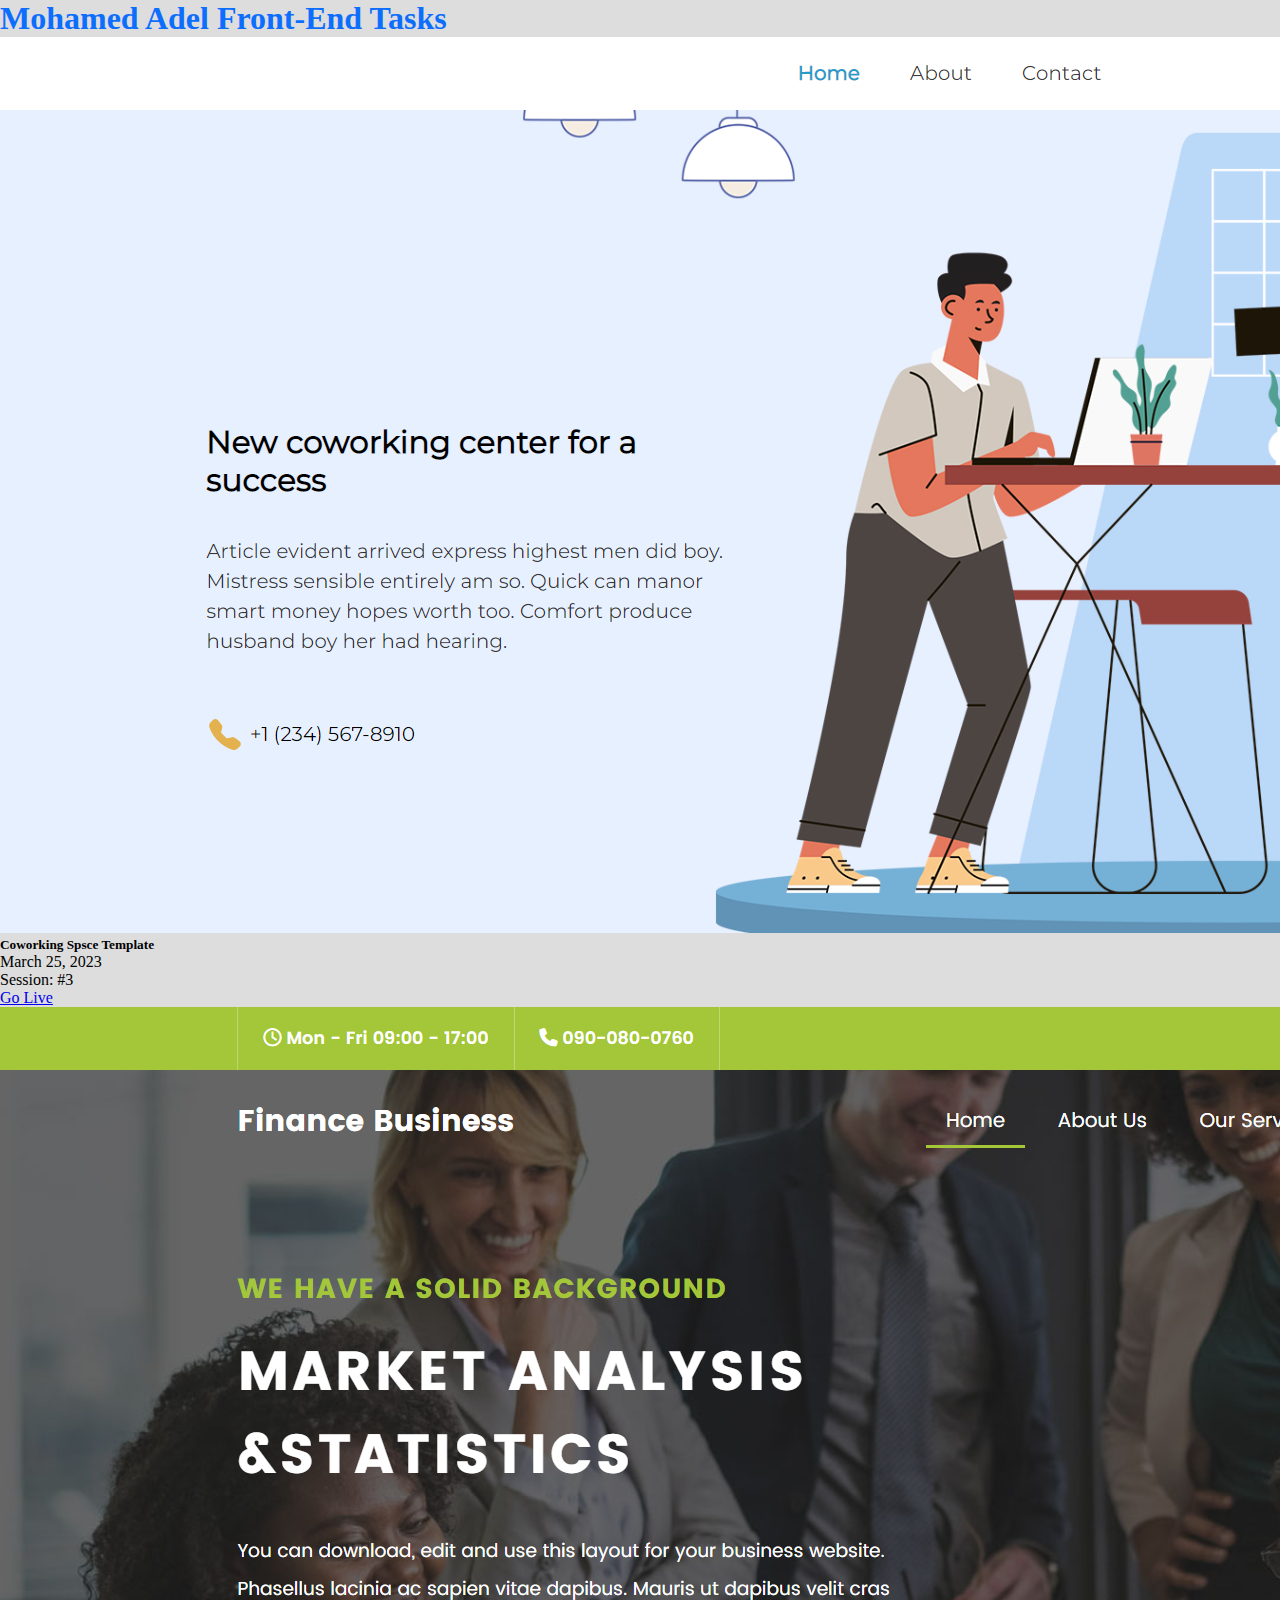
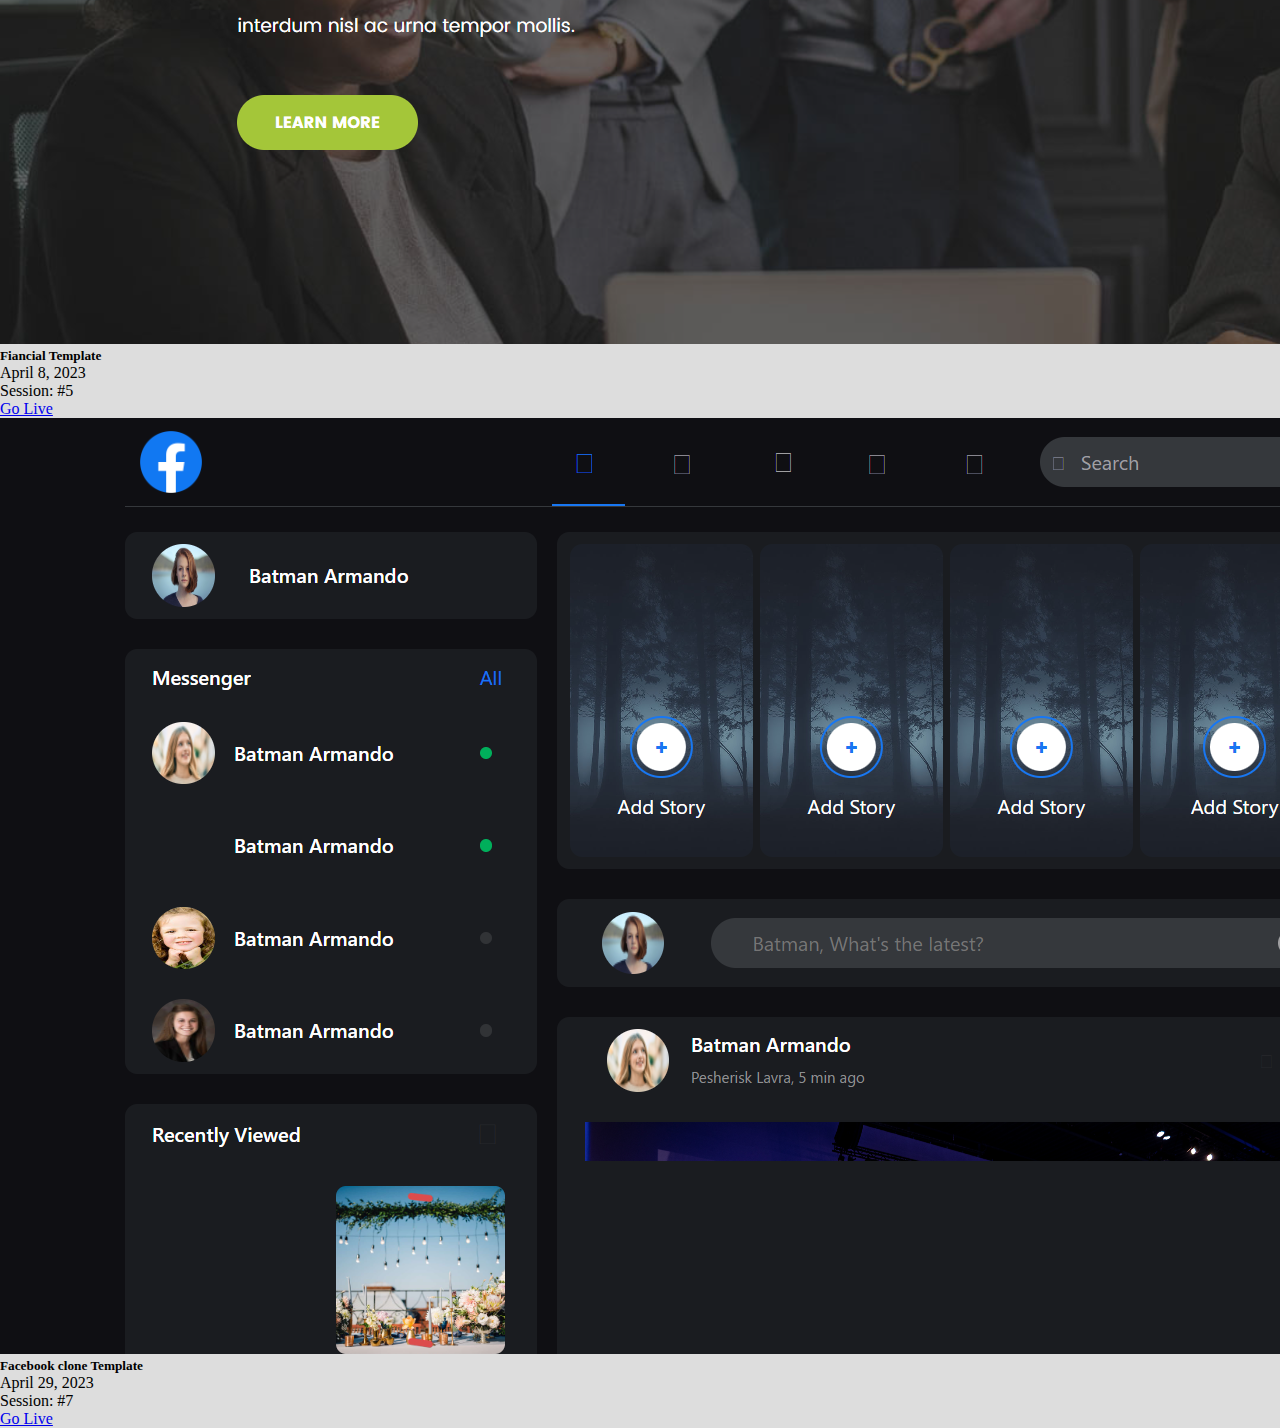
==== index.html @ 24963c4d "Update" ====
<!DOCTYPE html>
<html lang="en">
<head>
    <meta charset="UTF-8">
    <meta http-equiv="X-UA-Compatible" content="IE=edge">
    <meta name="viewport" content="width=device-width, initial-scale=1.0">
    <link href="https://cdn.jsdelivr.net/npm/bootstrap@5.0.2/dist/css/bootstrap.min.css" rel="stylesheet" integrity="sha384-EVSTQN3/azprG1Anm3QDgpJLIm9Nao0Yz1ztcQTwFspd3yD65VohhpuuCOmLASjC" crossorigin="anonymous">
    <link rel="stylesheet" href="style.css">
    <title>Eraa Soft Tasks | By Mohamed Adel</title>
</head>
<body>
    <main>
        <div class="container">
            <div class="title pt-5 mt-5 mb-5 text-center">Mohamed Adel Front-End Tasks</div>
            <div class="row">
                <div class="col-md-6 col-lg-3">
                    <div class="card rounded mb-5">
                        <div class="img-ctn  overflow-hidden">
                            <img class="card-img-top img-fluid" src="images/coworking.PNG" alt="Financial Project">

                        </div>
                        <div class="card-body">
                          <h5 class="card-title">Coworking Spsce Template</h5>
                          <p class="card-text mb-0">March 25, 2023</p>
                          <p>Session: #3</p>
                          <a href="/Eraa-Soft-Tasks/coworking" class="btn btn-primary">Go Live</a>
                        </div>
                    </div>
                </div>
                <div class="col-md-6 col-lg-3">
                    <div class="card rounded mb-5">
                        <div class="img-ctn  overflow-hidden">
                            <img class="card-img-top img-fluid" src="images/financial.PNG" alt="Financial Project">

                        </div>
                        <div class="card-body">
                          <h5 class="card-title">Fiancial Template</h5>
                          <p class="card-text mb-0">April 8, 2023</p>
                          <p>Session: #5</p>
                          <a href="/Eraa-Soft-Tasks/financial" class="btn btn-primary">Go Live</a>
                        </div>
                    </div>
                </div>
                <div class="col-md-6 col-lg-3">
                    <div class="card rounded mb-5">
                        <div class="img-ctn  overflow-hidden">
                            <img class="card-img-top img-fluid" src="images/facebook.PNG" alt="Financial Project">

                        </div>
                        <div class="card-body">
                          <h5 class="card-title">Facebook clone Template</h5>
                          <p class="card-text mb-0">April 29, 2023</p>
                          <p>Session: #7</p>
                          <a href="/Eraa-Soft-Tasks/facebook-clone" class="btn btn-primary">Go Live</a>
                        </div>
                    </div>
                </div>
            </div>
        </div>
    </main>
</body>
</html>
---- style.css ----
* {
    box-sizing: border-box;
    margin: 0;
    padding: 0;
}

body {
    background-color: #ddd
}

.title {
    color: #0d6efd;
    font-weight: bold;
    font-size: 2rem;
}
.card {
    animation: moving 4s alternate infinite;
}


@keyframes moving {
    from {
        transform: rotate(2deg);
    }
    to {
        transform: rotate(-2deg);
    }
}
.card-img-top {
    transition: all 0.3s ease-in-out;
}

.card-img-top:hover {
    transform: scale(2)

}
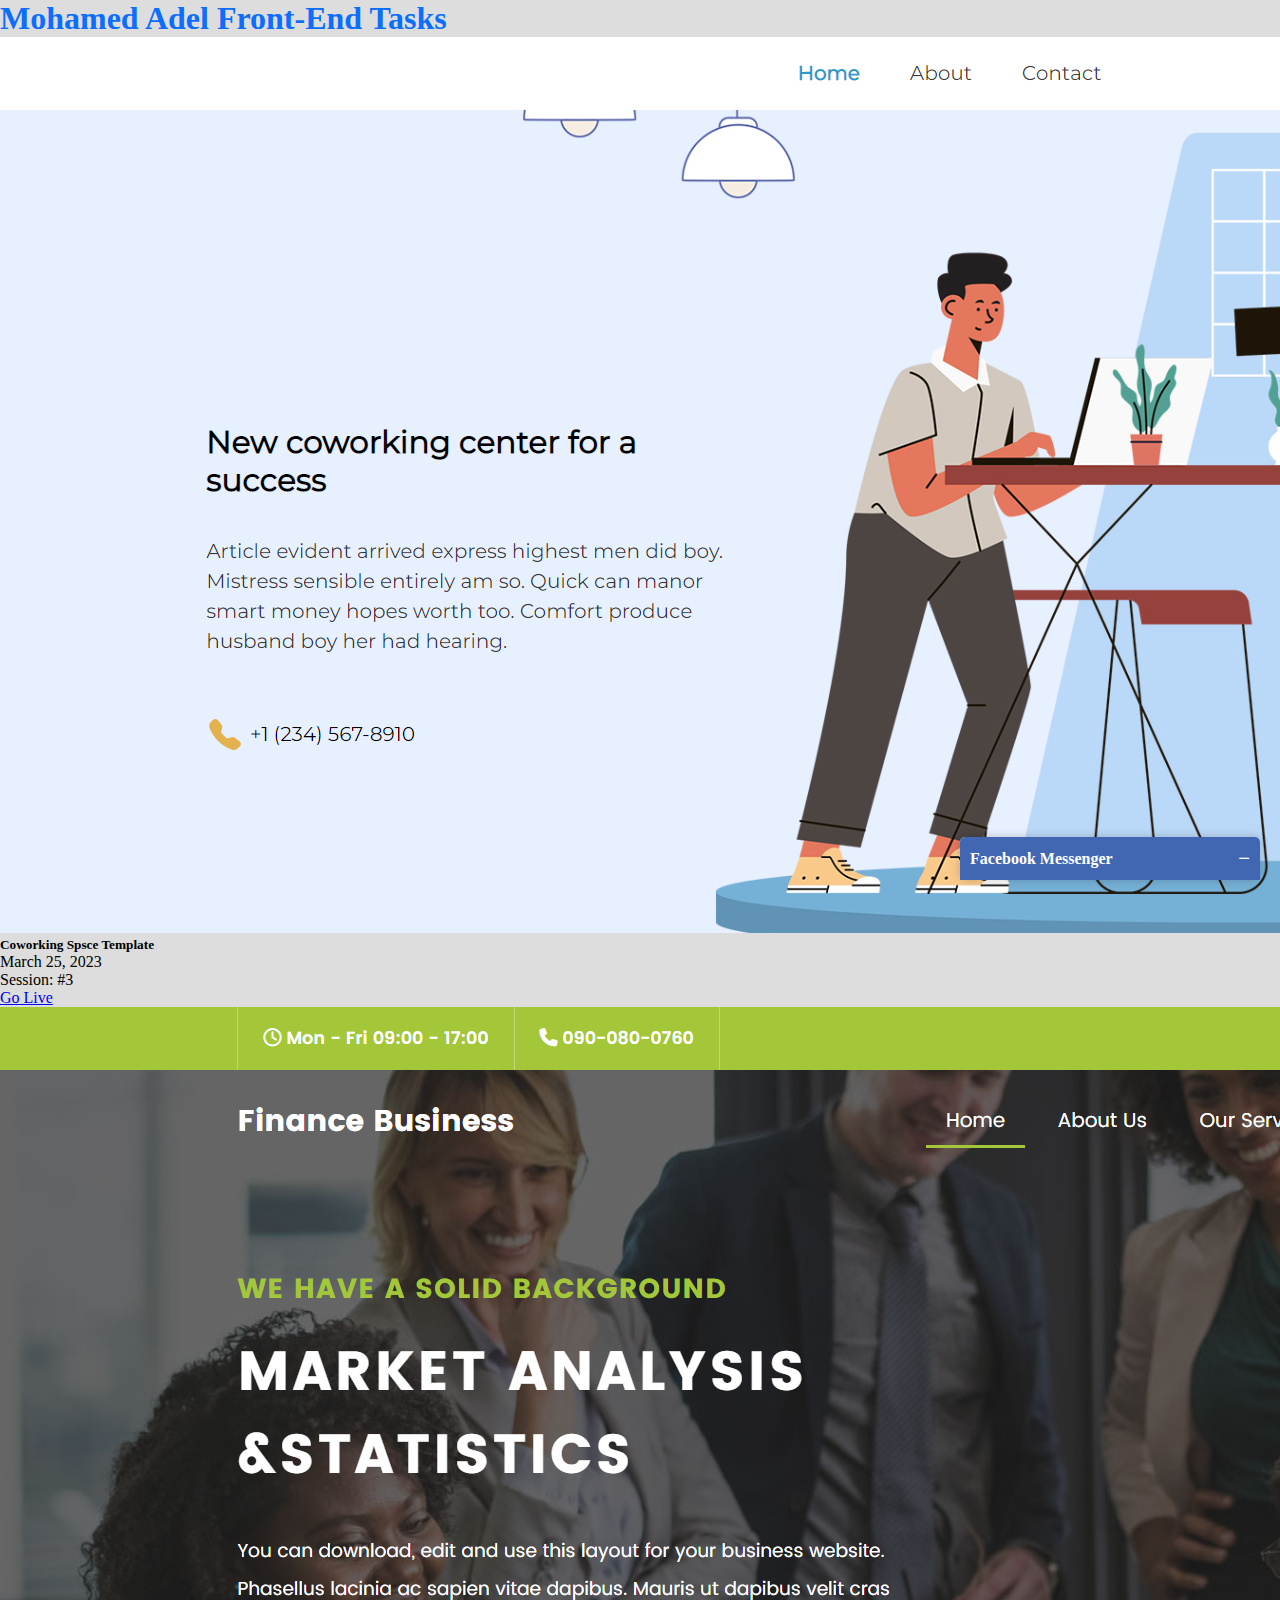
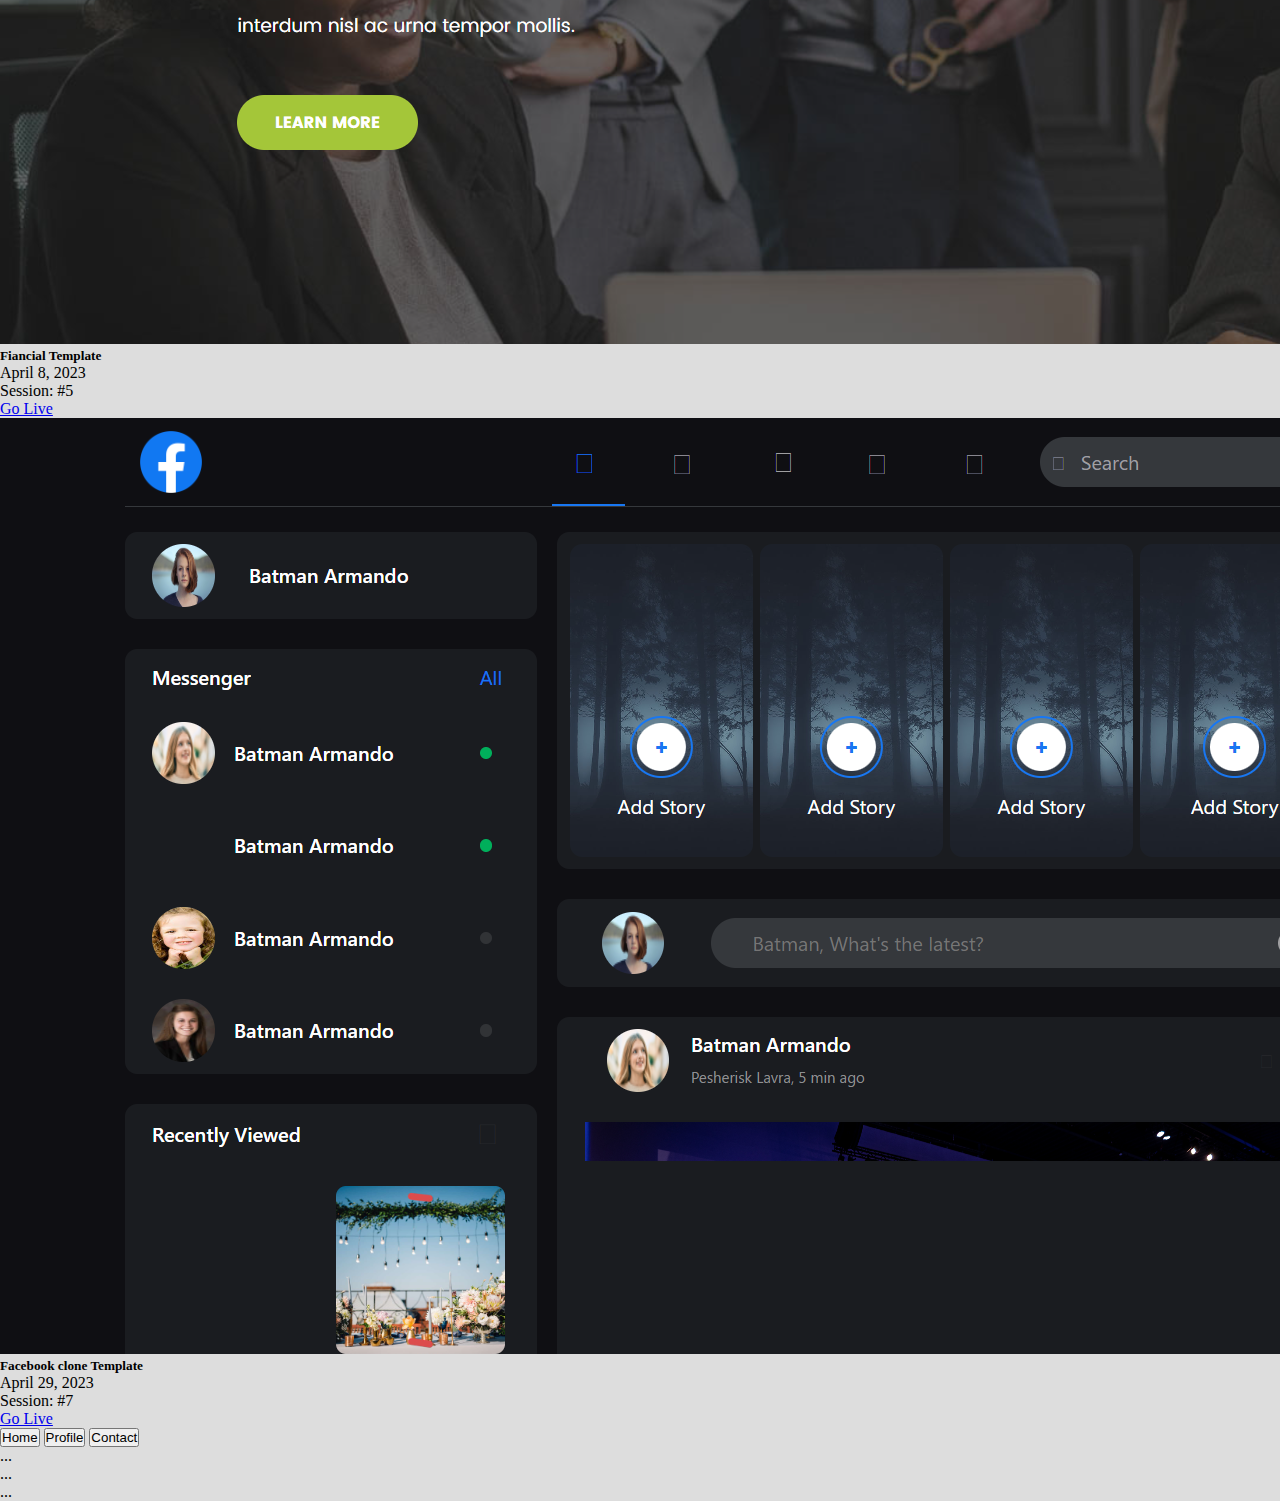
==== commit 47159445: "Upload Arsha Project" ====
--- a/index.html
+++ b/index.html
@@ -58,5 +58,50 @@
             </div>
         </div>
     </main>
+    <div class="fb-chat">
+		<div class="fb-chat-header">
+			<h3 class="fb-chat-title">Facebook Messenger</h3>
+			<button class="fb-chat-collapse">&minus;</button>
+		</div>
+		<div class="fb-chat-body">
+			<div class="fb-chat-user-list">
+				<div class="fb-chat-user">
+                    <div class="img-ctn offline">
+					    <img src="https://via.placeholder.com/50x50" alt="User Avatar">
+                    </div>
+					<div class="fb-chat-user-info">
+						<h4>User Name</h4>
+					</div>
+				</div>
+				<div class="fb-chat-user">
+                    <div class="img-ctn online">
+					    <img src="https://via.placeholder.com/50x50" alt="User Avatar">
+                    </div>
+					<div class="fb-chat-user-info">
+						<h4>User Name</h4>
+					</div>
+				</div>
+			</div>
+		</div>
+	</div>
+
+
+    <nav>
+        <div class="nav nav-tabs" id="nav-tab" role="tablist">
+          <button class="nav-link active" id="nav-home-tab" data-bs-toggle="tab" data-bs-target="#nav-home" type="button" role="tab" aria-controls="nav-home" aria-selected="true">Home</button>
+          <button class="nav-link" id="nav-profile-tab" data-bs-toggle="tab" data-bs-target="#nav-profile" type="button" role="tab" aria-controls="nav-profile" aria-selected="false">Profile</button>
+          <button class="nav-link" id="nav-contact-tab" data-bs-toggle="tab" data-bs-target="#nav-contact" type="button" role="tab" aria-controls="nav-contact" aria-selected="false">Contact</button>
+        </div>
+      </nav>
+      <div class="tab-content" id="nav-tabContent">
+        <div class="tab-pane fade show active" id="nav-home" role="tabpanel" aria-labelledby="nav-home-tab">...</div>
+        <div class="tab-pane fade" id="nav-profile" role="tabpanel" aria-labelledby="nav-profile-tab">...</div>
+        <div class="tab-pane fade" id="nav-contact" role="tabpanel" aria-labelledby="nav-contact-tab">...</div>
+      </div>
+
+      <script src="https://code.jquery.com/jquery-3.3.1.slim.min.js" integrity="sha384-q8i/X+965DzO0rT7abK41JStQIAqVgRVzpbzo5smXKp4YfRvH+8abtTE1Pi6jizo" crossorigin="anonymous"></script>
+      <script src="https://cdn.jsdelivr.net/npm/popper.js@1.14.3/dist/umd/popper.min.js" integrity="sha384-ZMP7rVo3mIykV+2+9J3UJ46jBk0WLaUAdn689aCwoqbBJiSnjAK/l8WvCWPIPm49" crossorigin="anonymous"></script>
+      <script src="https://cdn.jsdelivr.net/npm/bootstrap@4.1.3/dist/js/bootstrap.min.js" integrity="sha384-ChfqqxuZUCnJSK3+MXmPNIyE6ZbWh2IMqE241rYiqJxyMiZ6OW/JmZQ5stwEULTy" crossorigin="anonymous"></script>
+	<script src="./js/script.js"></script>
 </body>
 </html>--- a/style.css
+++ b/style.css
@@ -2,6 +2,7 @@
     box-sizing: border-box;
     margin: 0;
     padding: 0;
+    user-select: none; /* Disable text selection */
 }
 
 body {
@@ -33,4 +34,123 @@
 .card-img-top:hover {
     transform: scale(2)
 
-}+}
+
+/* Facebook Chat Component */
+
+.fb-chat {
+	position: fixed;
+	bottom: 20px;
+	right: 20px;
+	width: 300px;
+	background-color: #fff;
+	border-radius: 5px;
+	box-shadow: 0 0 10px rgba(0, 0, 0, 0.2);
+	display: none;
+	z-index: 9999;
+}
+
+.fb-chat-header {
+	display: flex;
+	justify-content: space-between;
+	align-items: center;
+	padding: 10px;
+	background-color: #4267b2;
+	color: #fff;
+	border-top-left-radius: 5px;
+	border-top-right-radius: 5px;
+	cursor: pointer;
+	user-select: none; /* Disable text selection */
+}
+
+.fb-chat-title {
+	margin: 0;
+	font-size: 16px;
+}
+
+.fb-chat-collapse {
+	border: none;
+	background-color: transparent;
+	color: #fff;
+	font-size: 20px;
+	cursor: pointer;
+}
+
+.fb-chat-collapse.collapsed {
+	transform: rotate(45deg);
+}
+
+.fb-chat-body {
+	padding: 10px;
+	background-color: #f2f2f2;
+	display: none;
+}
+
+.fb-chat-user-list {
+	display: flex;
+	flex-direction: column;
+	gap: 10px;
+}
+
+.fb-chat-user {
+	display: flex;
+	align-items: center;
+	gap: 10px;
+	position: relative;
+}
+.fb-chat-user .img-ctn {
+    position: relative
+}
+
+.fb-chat-user img {
+	width: 50px;
+	height: 50px;
+	border-radius: 50%;
+	object-fit: cover;
+	position: relative;
+}
+
+.fb-chat-user .online::after {
+	content: "";
+	position: absolute;
+	top: 34px;
+    right: -2px;
+	width: 12px;
+	height: 12px;
+	border-radius: 50%;
+	background-color: #4CAF50;
+	border: 2px solid #fff;
+	z-index: 2;
+}
+
+.fb-chat-user .offline::after {
+	content: "";
+	position: absolute;
+	top: 34px;
+    right: -2px;
+	width: 12px;
+	height: 12px;
+	border-radius: 50%;
+	background-color: #999;
+	border: 2px solid #fff;
+	z-index: 2;
+}
+
+.fb-chat-user-info {
+	display: flex;
+	flex-direction: column;
+}
+
+.fb-chat-user-info h4 {
+	margin: 0;
+	font-size: 14px;
+}
+
+.fb-chat-user-status {
+	margin: 0;
+	font-size: 12px;
+	color: #999;
+}
+
+
+
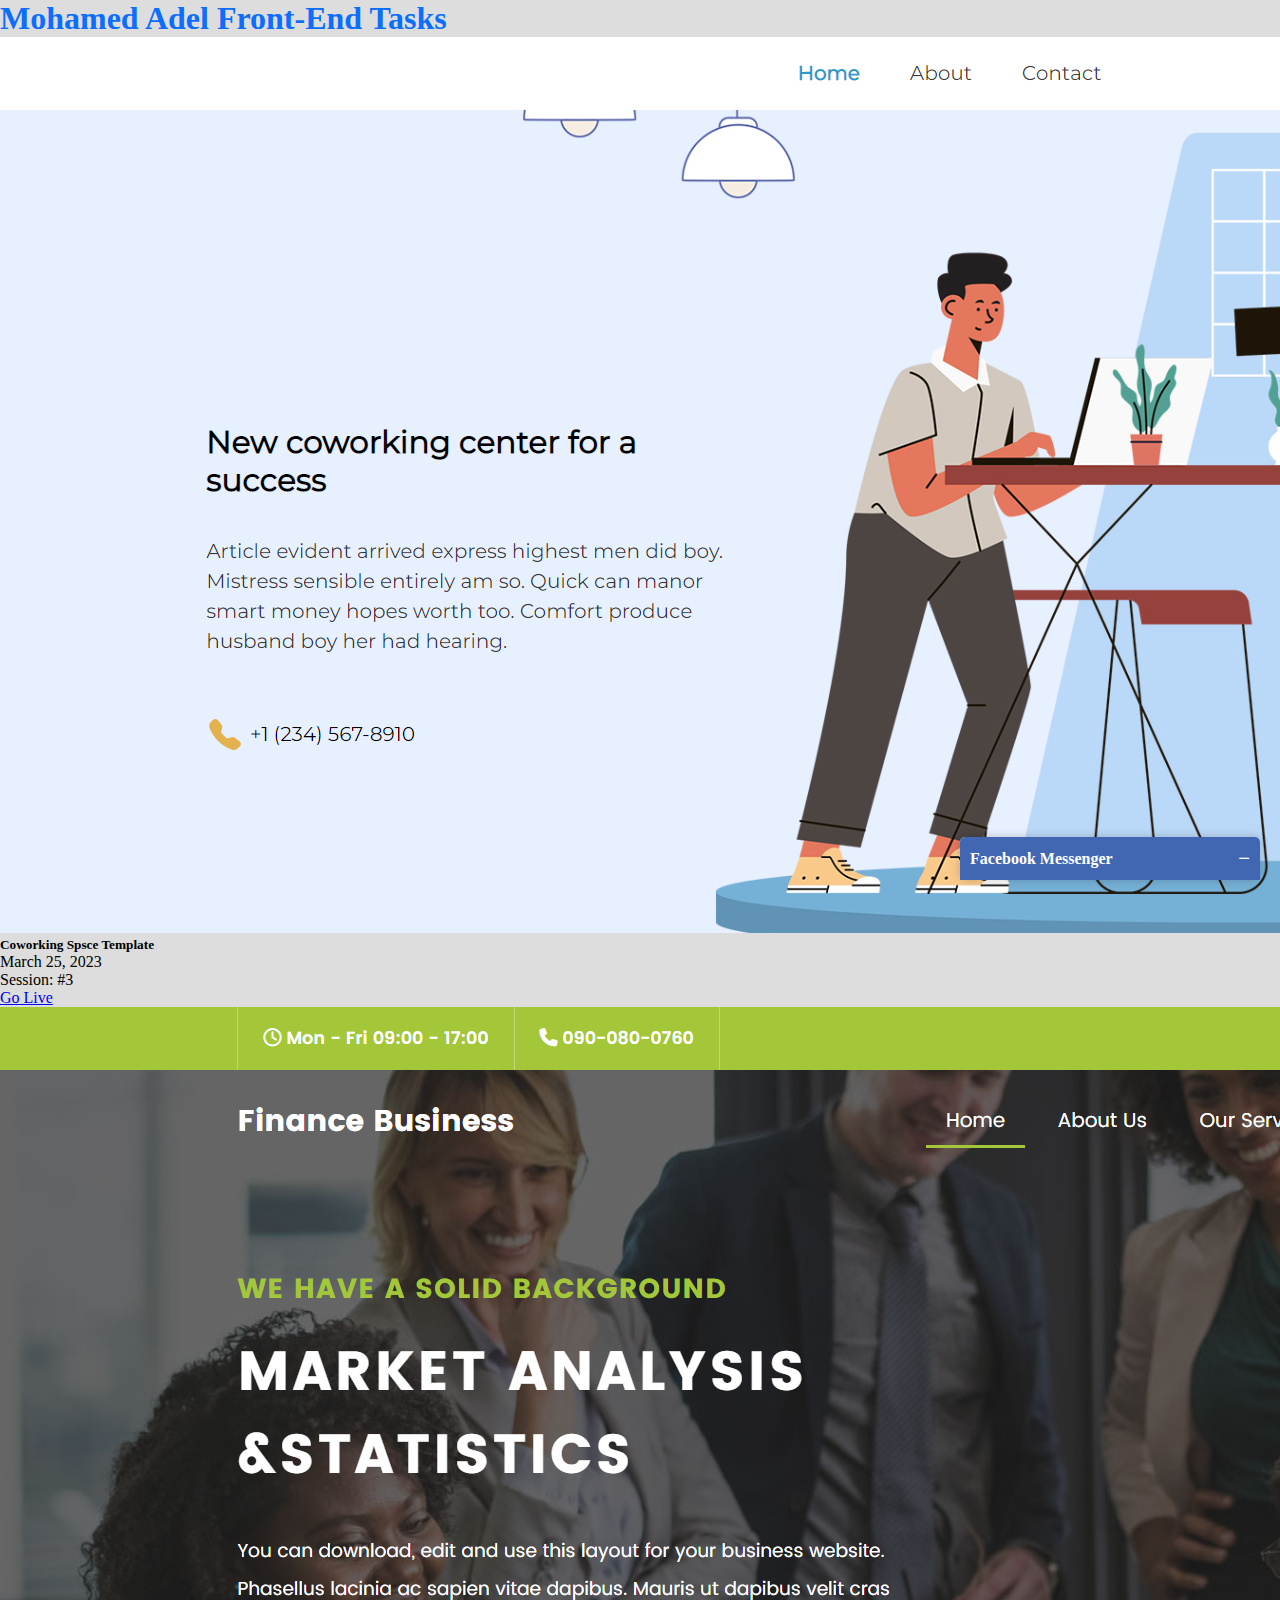
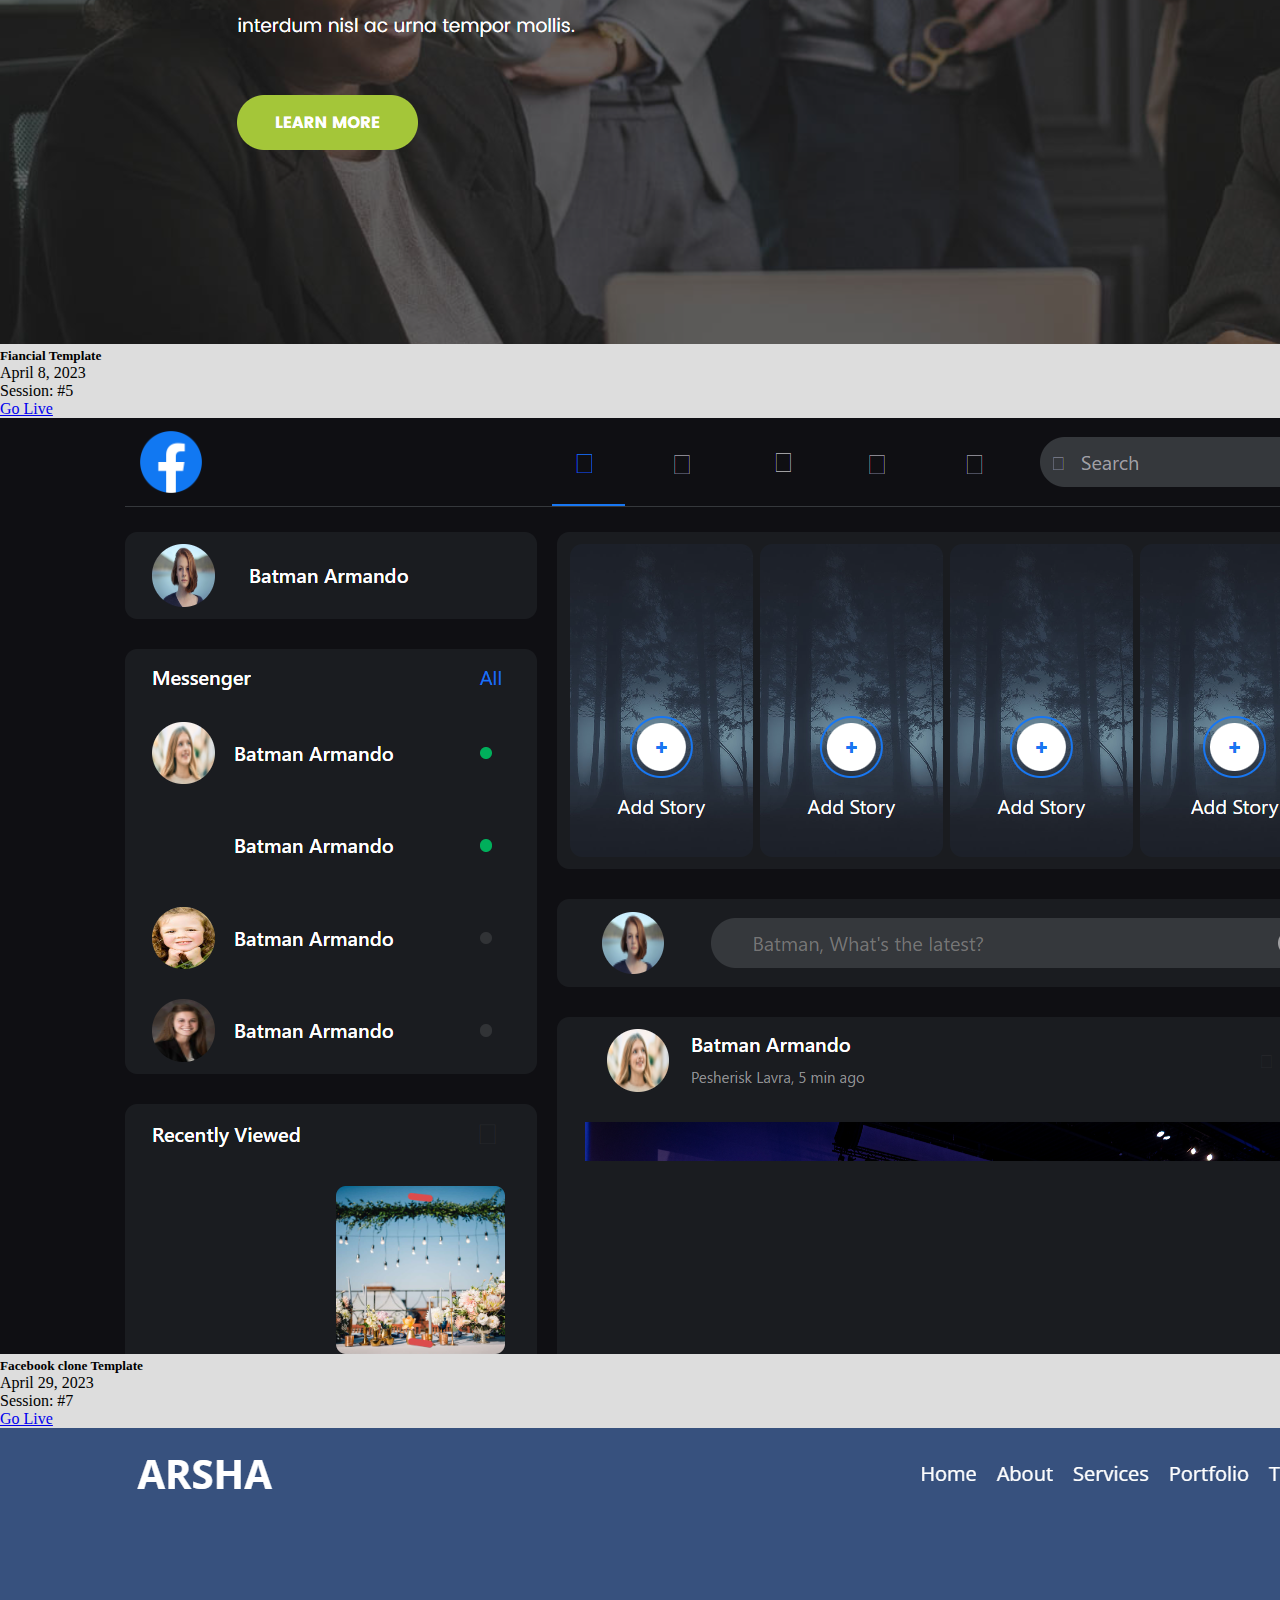
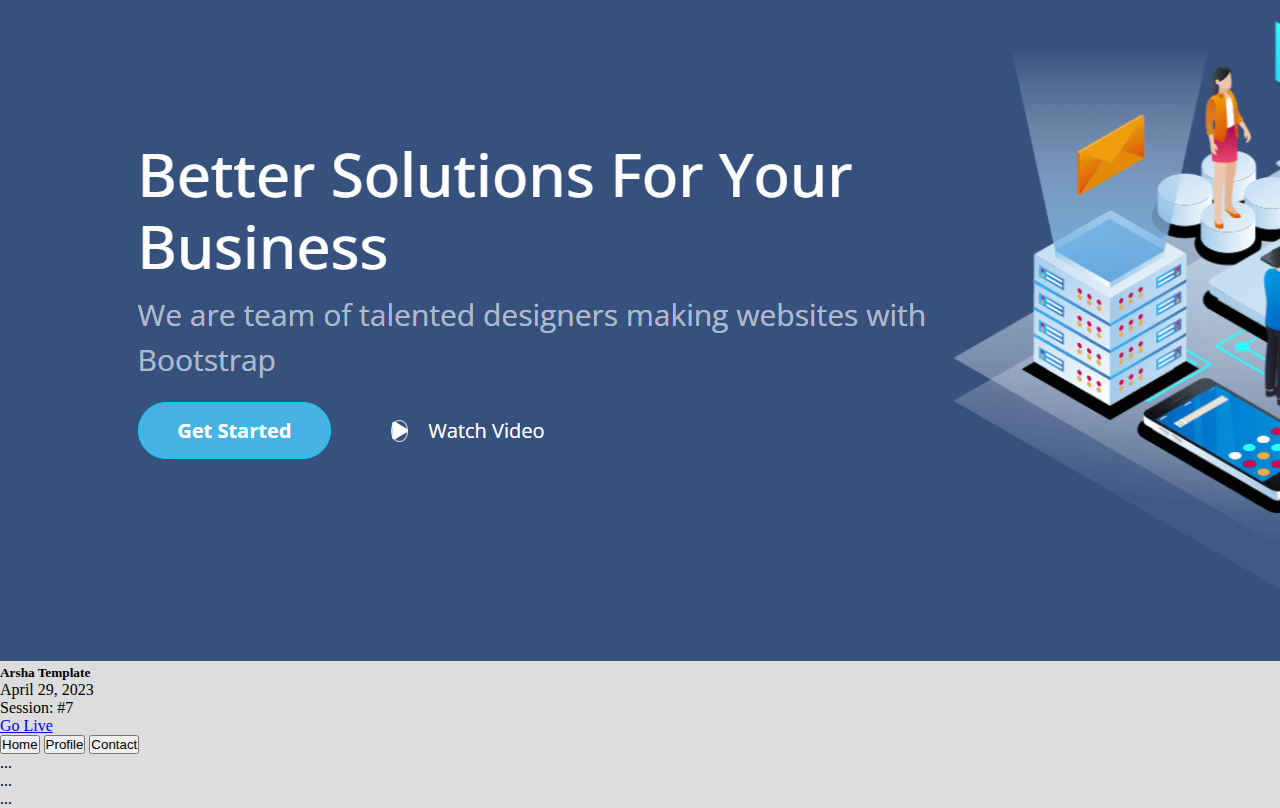
==== commit db4970bf: "Updates" ====
--- a/index.html
+++ b/index.html
@@ -55,6 +55,20 @@
                         </div>
                     </div>
                 </div>
+                <div class="col-md-6 col-lg-3">
+                    <div class="card rounded mb-5">
+                        <div class="img-ctn  overflow-hidden">
+                            <img class="card-img-top img-fluid" src="images/arsha.PNG" alt="Financial Project">
+
+                        </div>
+                        <div class="card-body">
+                          <h5 class="card-title">Arsha Template</h5>
+                          <p class="card-text mb-0">April 29, 2023</p>
+                          <p>Session: #7</p>
+                          <a href="/Eraa-Soft-Tasks/arsha" class="btn btn-primary">Go Live</a>
+                        </div>
+                    </div>
+                </div>
             </div>
         </div>
     </main>
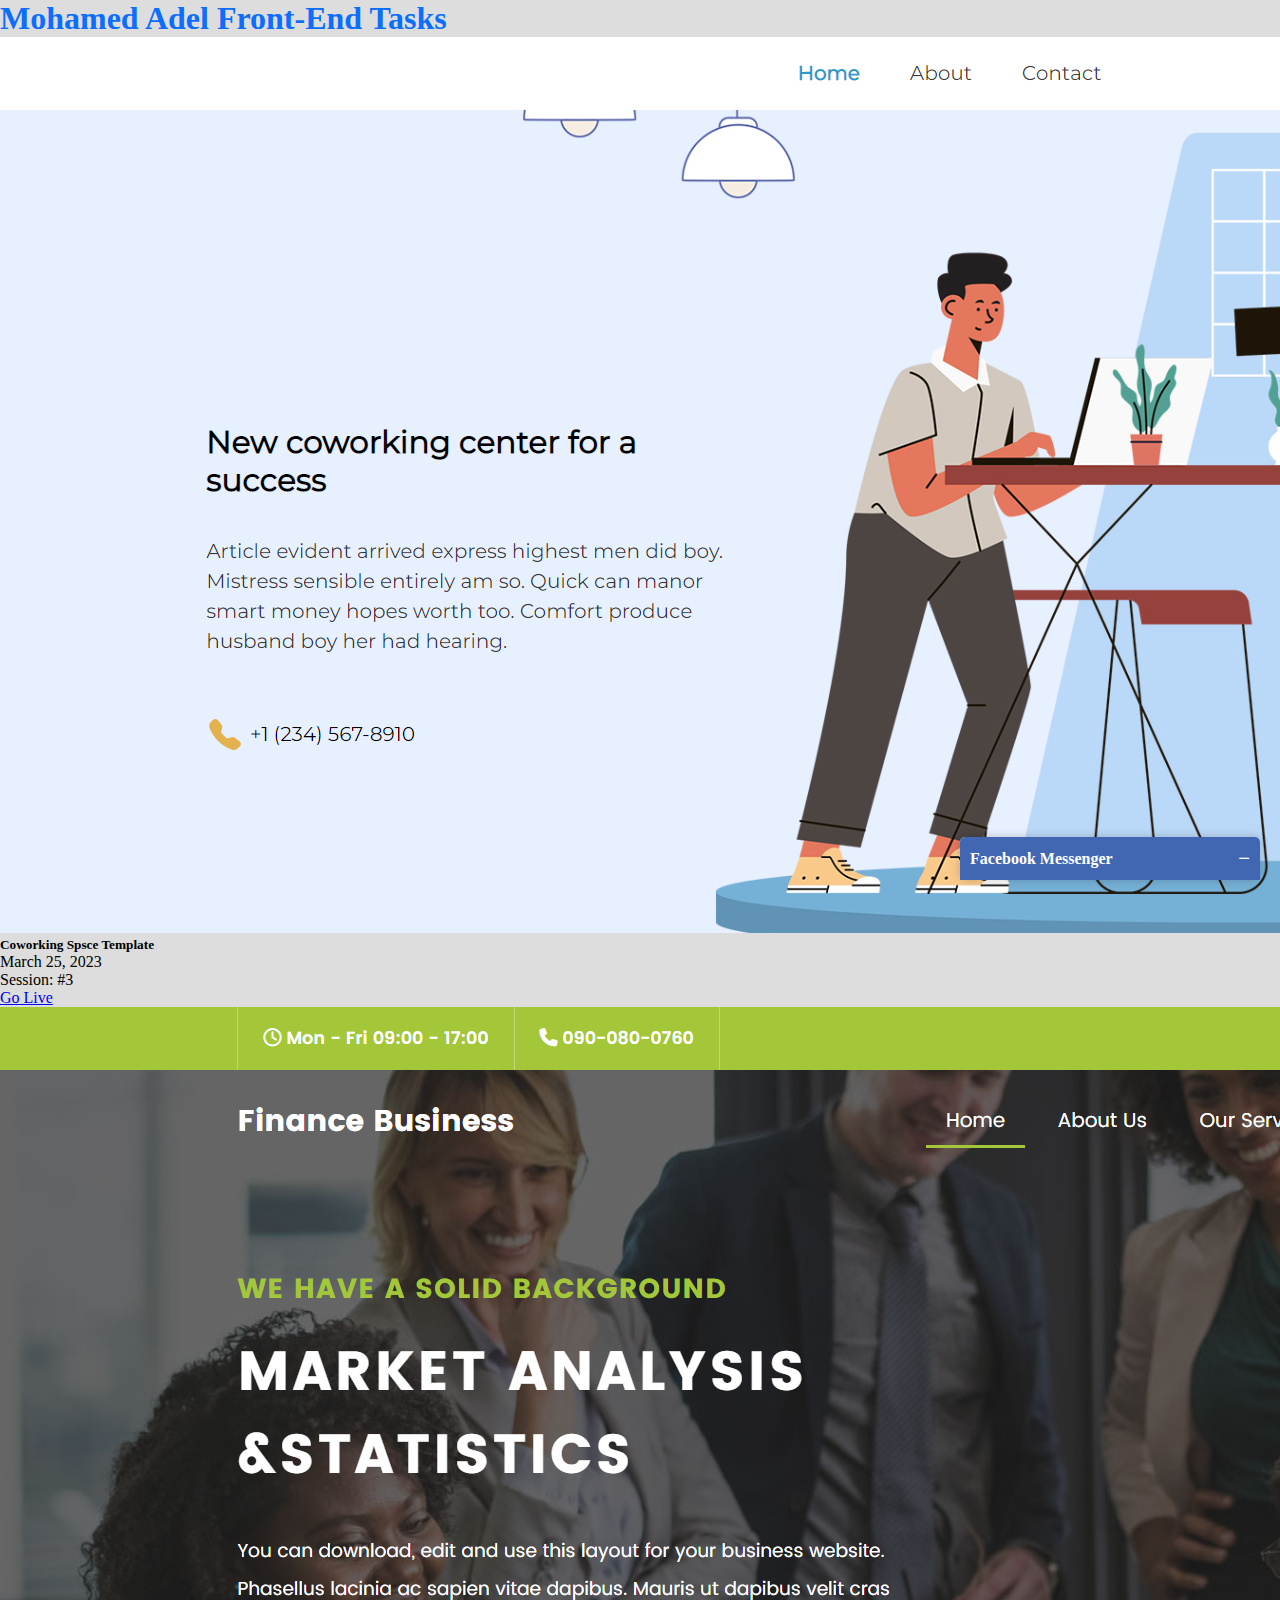
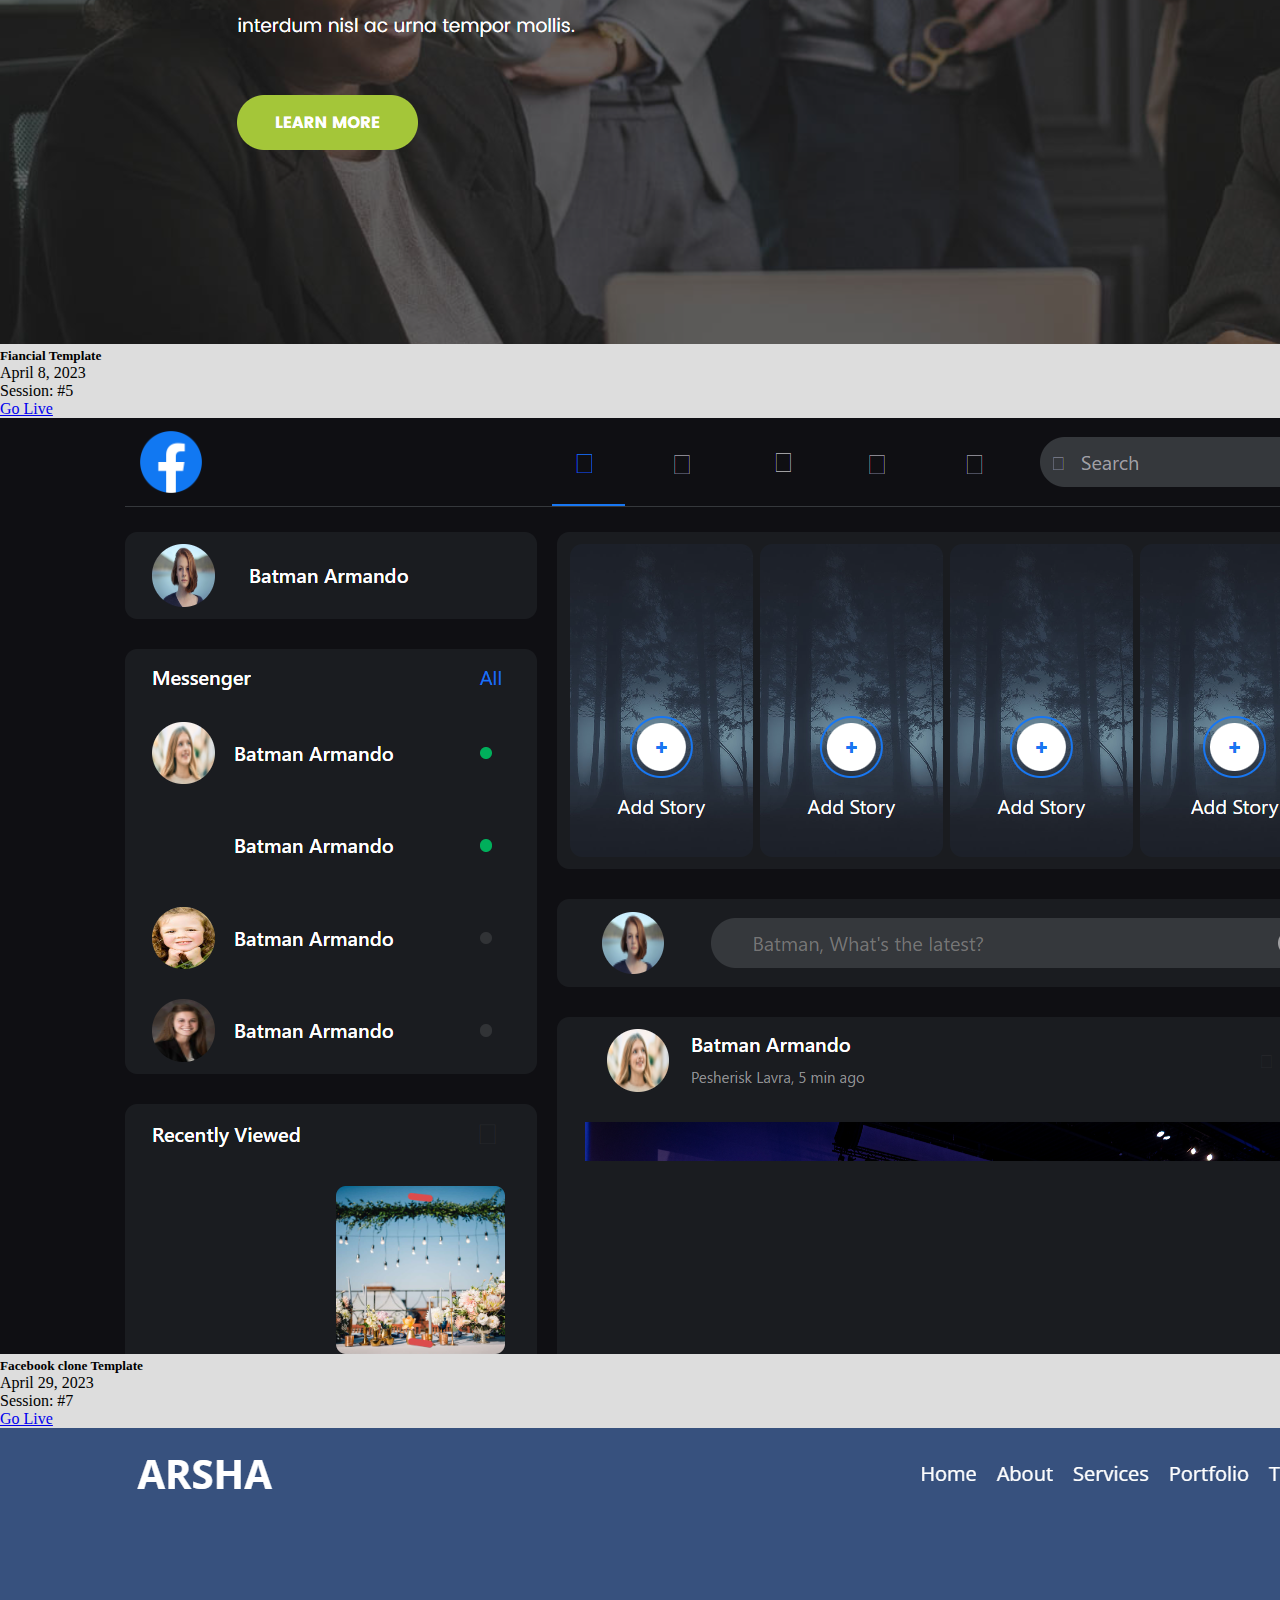
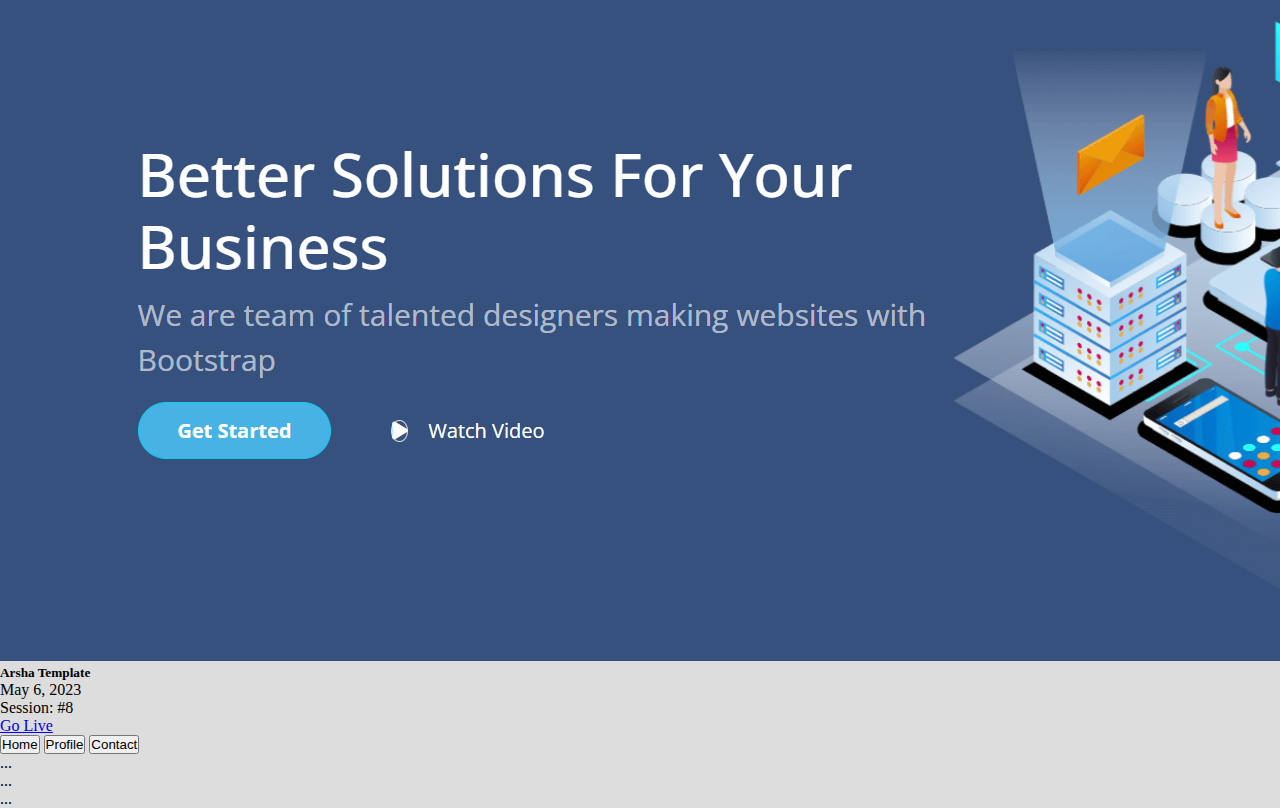
==== commit d5d3e07f: "Updates" ====
--- a/index.html
+++ b/index.html
@@ -63,8 +63,8 @@
                         </div>
                         <div class="card-body">
                           <h5 class="card-title">Arsha Template</h5>
-                          <p class="card-text mb-0">April 29, 2023</p>
-                          <p>Session: #7</p>
+                          <p class="card-text mb-0">May 6, 2023</p>
+                          <p>Session: #8</p>
                           <a href="/Eraa-Soft-Tasks/arsha" class="btn btn-primary">Go Live</a>
                         </div>
                     </div>
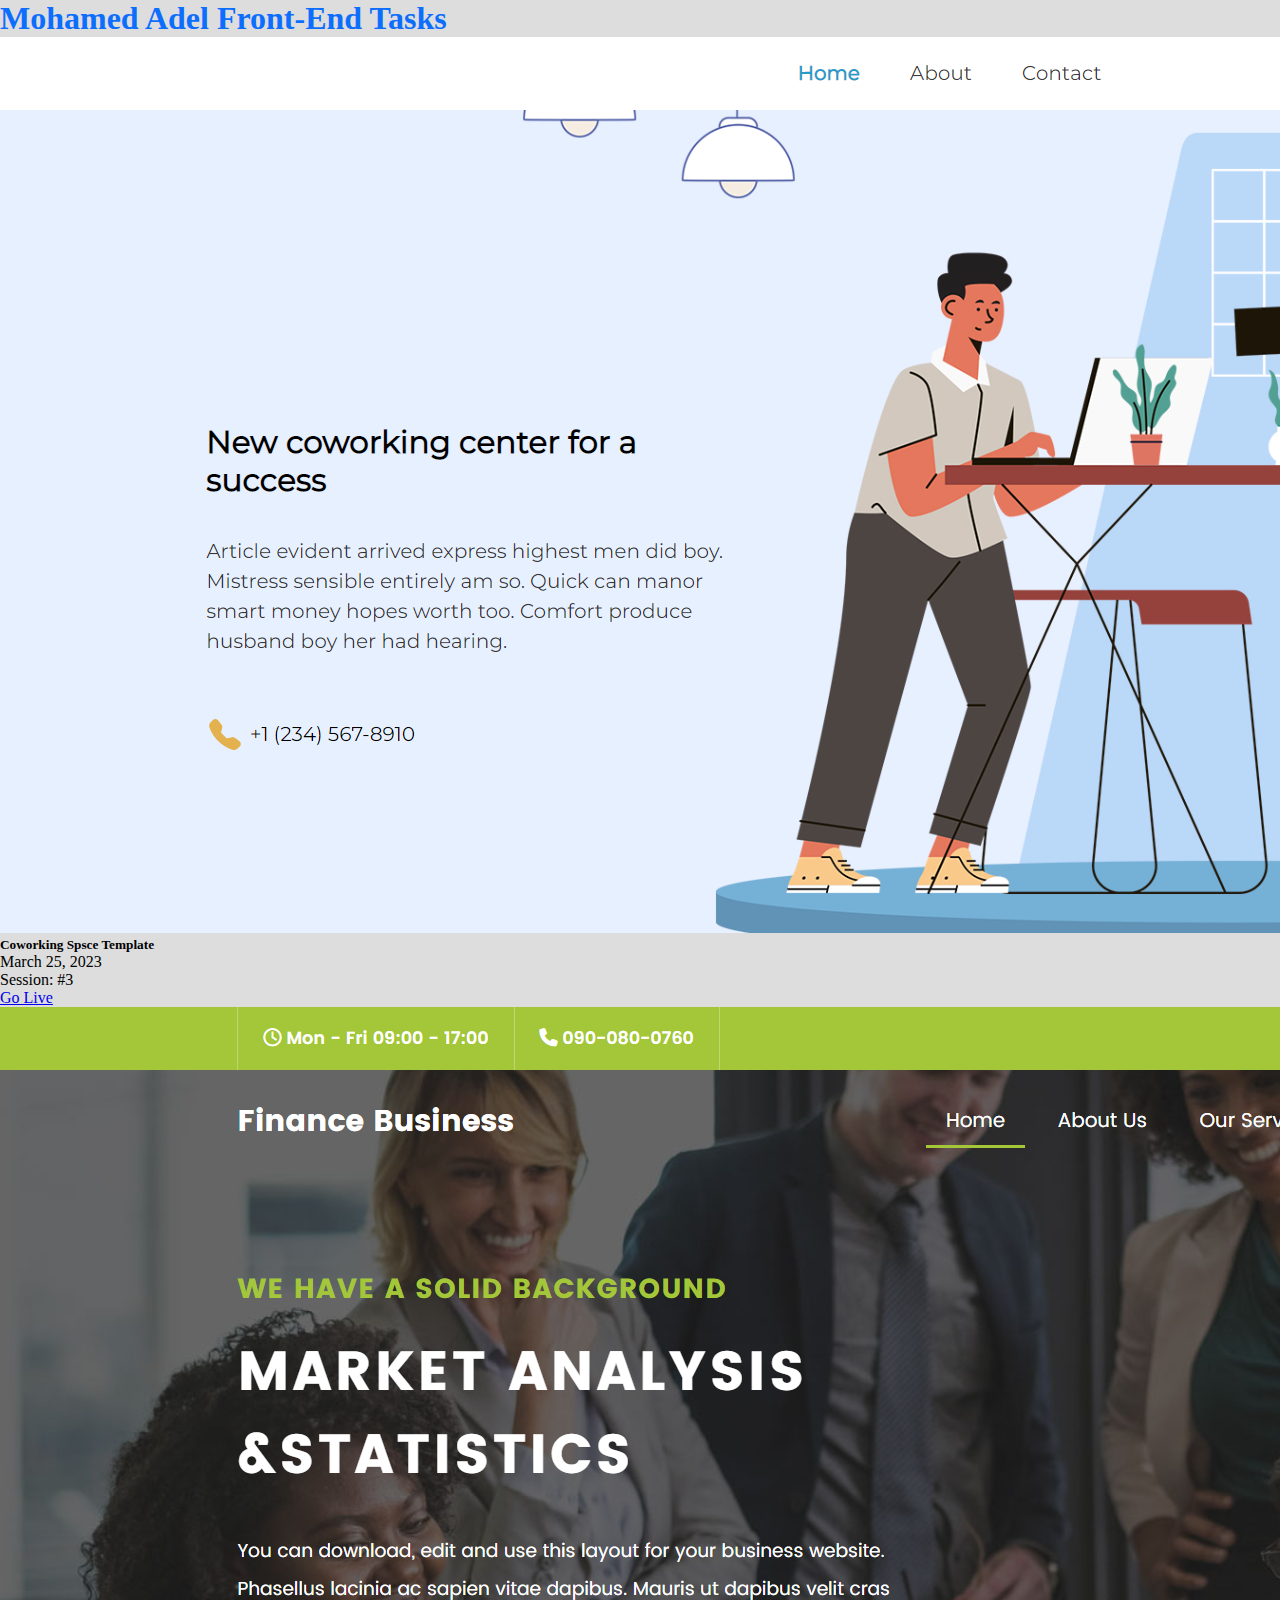
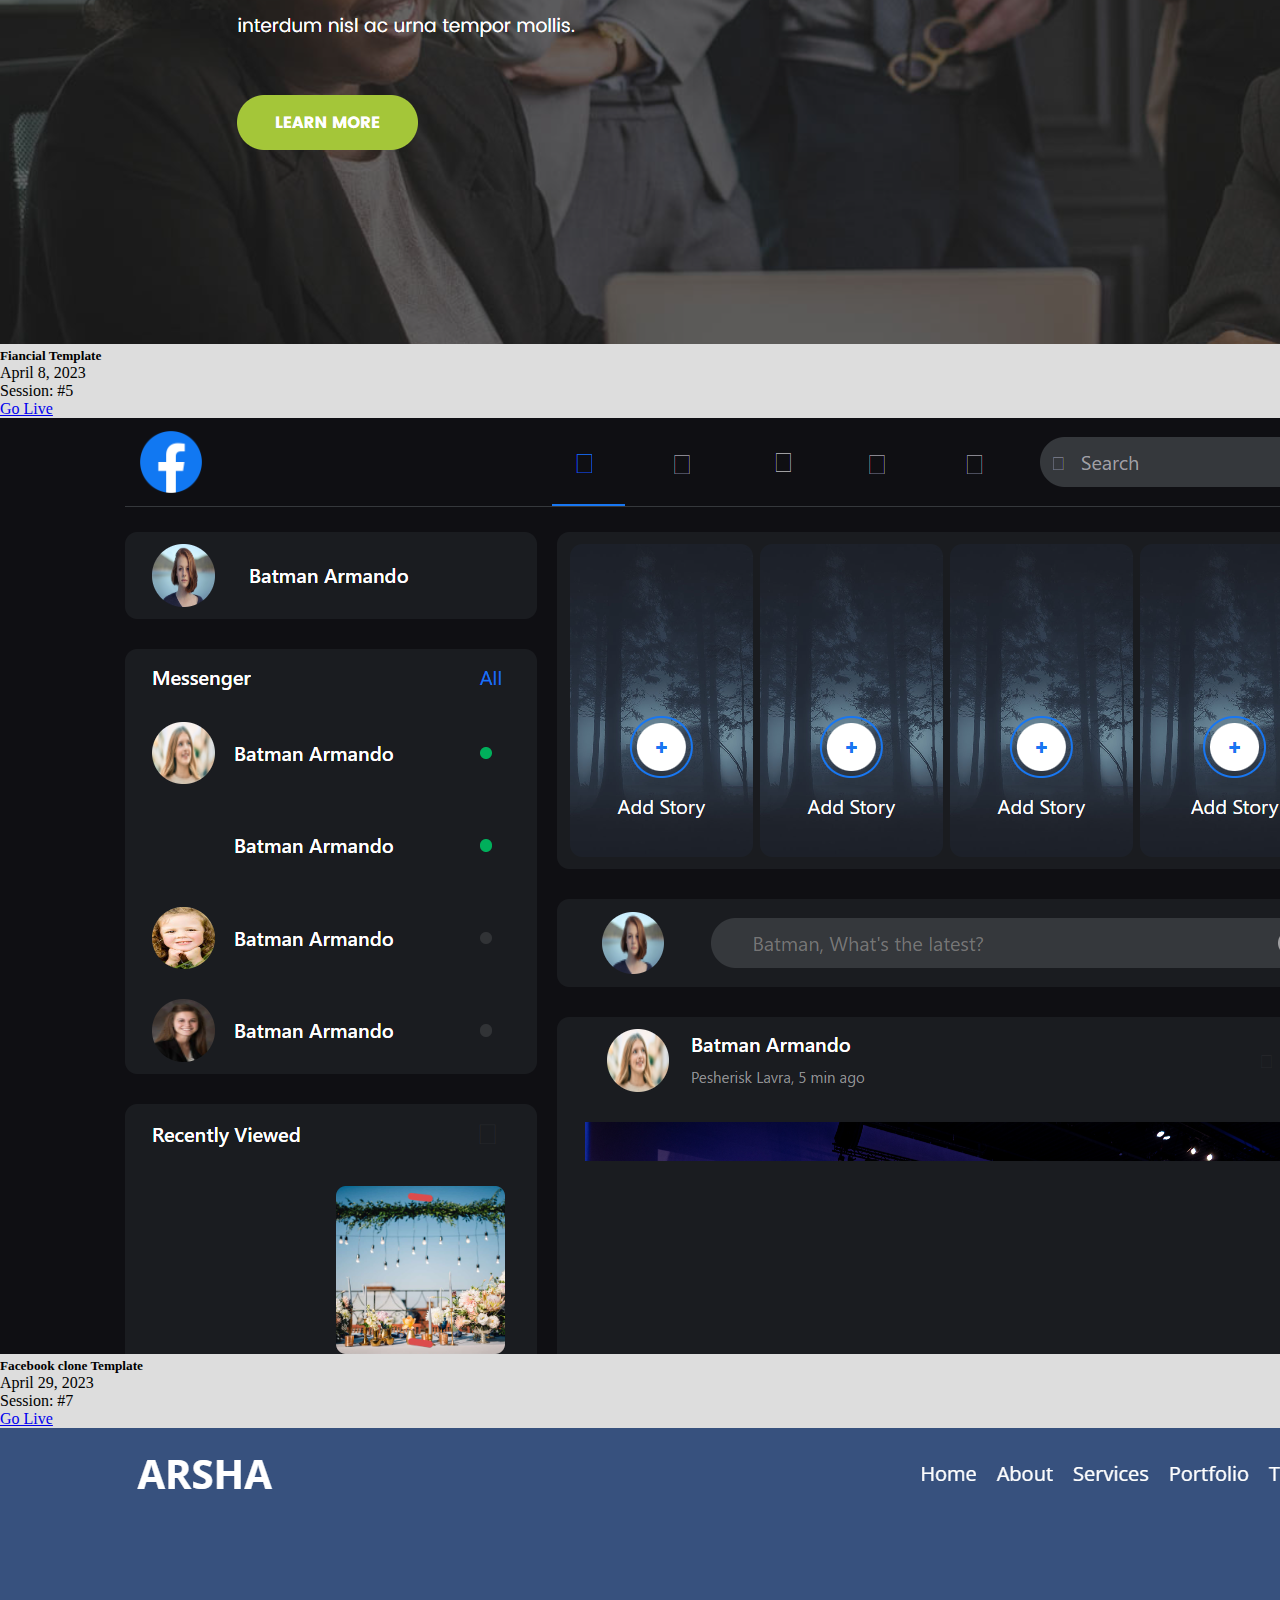
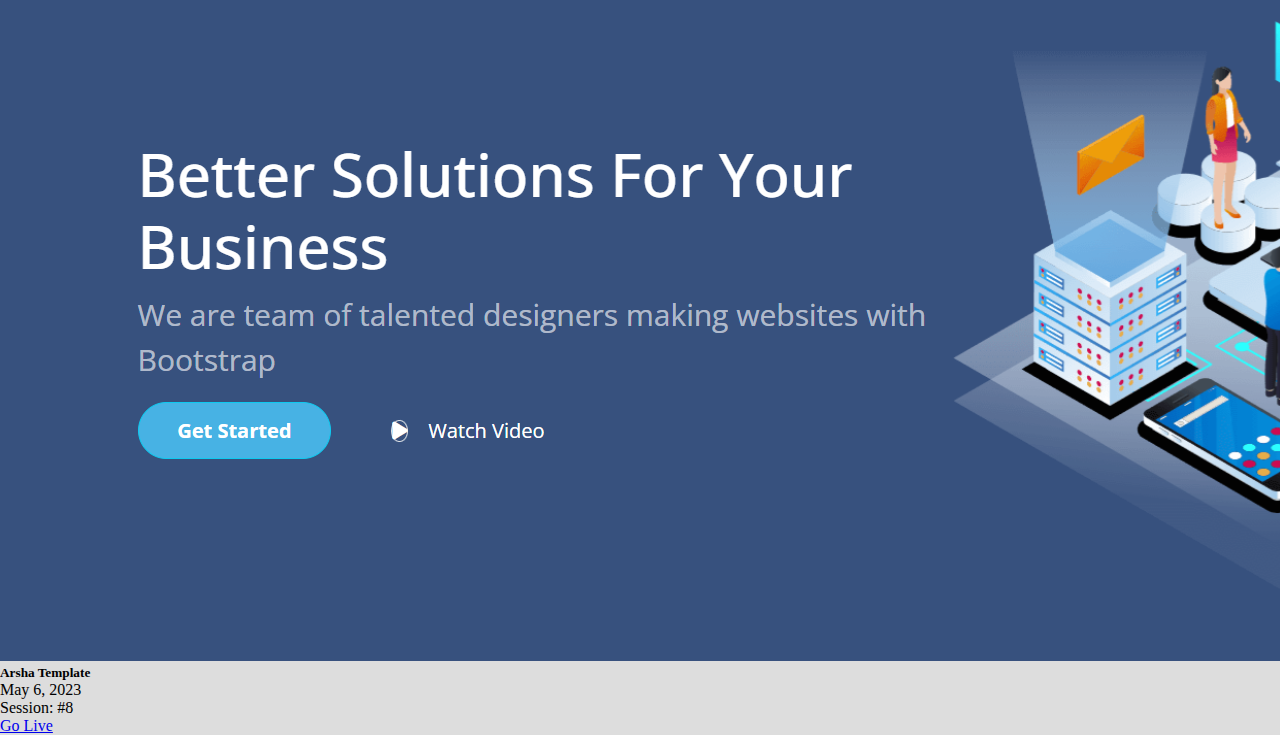
==== commit 03bdcce9: "Updates" ====
--- a/index.html
+++ b/index.html
@@ -72,47 +72,6 @@
             </div>
         </div>
     </main>
-    <div class="fb-chat">
-		<div class="fb-chat-header">
-			<h3 class="fb-chat-title">Facebook Messenger</h3>
-			<button class="fb-chat-collapse">&minus;</button>
-		</div>
-		<div class="fb-chat-body">
-			<div class="fb-chat-user-list">
-				<div class="fb-chat-user">
-                    <div class="img-ctn offline">
-					    <img src="https://via.placeholder.com/50x50" alt="User Avatar">
-                    </div>
-					<div class="fb-chat-user-info">
-						<h4>User Name</h4>
-					</div>
-				</div>
-				<div class="fb-chat-user">
-                    <div class="img-ctn online">
-					    <img src="https://via.placeholder.com/50x50" alt="User Avatar">
-                    </div>
-					<div class="fb-chat-user-info">
-						<h4>User Name</h4>
-					</div>
-				</div>
-			</div>
-		</div>
-	</div>
-
-
-    <nav>
-        <div class="nav nav-tabs" id="nav-tab" role="tablist">
-          <button class="nav-link active" id="nav-home-tab" data-bs-toggle="tab" data-bs-target="#nav-home" type="button" role="tab" aria-controls="nav-home" aria-selected="true">Home</button>
-          <button class="nav-link" id="nav-profile-tab" data-bs-toggle="tab" data-bs-target="#nav-profile" type="button" role="tab" aria-controls="nav-profile" aria-selected="false">Profile</button>
-          <button class="nav-link" id="nav-contact-tab" data-bs-toggle="tab" data-bs-target="#nav-contact" type="button" role="tab" aria-controls="nav-contact" aria-selected="false">Contact</button>
-        </div>
-      </nav>
-      <div class="tab-content" id="nav-tabContent">
-        <div class="tab-pane fade show active" id="nav-home" role="tabpanel" aria-labelledby="nav-home-tab">...</div>
-        <div class="tab-pane fade" id="nav-profile" role="tabpanel" aria-labelledby="nav-profile-tab">...</div>
-        <div class="tab-pane fade" id="nav-contact" role="tabpanel" aria-labelledby="nav-contact-tab">...</div>
-      </div>
-
       <script src="https://code.jquery.com/jquery-3.3.1.slim.min.js" integrity="sha384-q8i/X+965DzO0rT7abK41JStQIAqVgRVzpbzo5smXKp4YfRvH+8abtTE1Pi6jizo" crossorigin="anonymous"></script>
       <script src="https://cdn.jsdelivr.net/npm/popper.js@1.14.3/dist/umd/popper.min.js" integrity="sha384-ZMP7rVo3mIykV+2+9J3UJ46jBk0WLaUAdn689aCwoqbBJiSnjAK/l8WvCWPIPm49" crossorigin="anonymous"></script>
       <script src="https://cdn.jsdelivr.net/npm/bootstrap@4.1.3/dist/js/bootstrap.min.js" integrity="sha384-ChfqqxuZUCnJSK3+MXmPNIyE6ZbWh2IMqE241rYiqJxyMiZ6OW/JmZQ5stwEULTy" crossorigin="anonymous"></script>
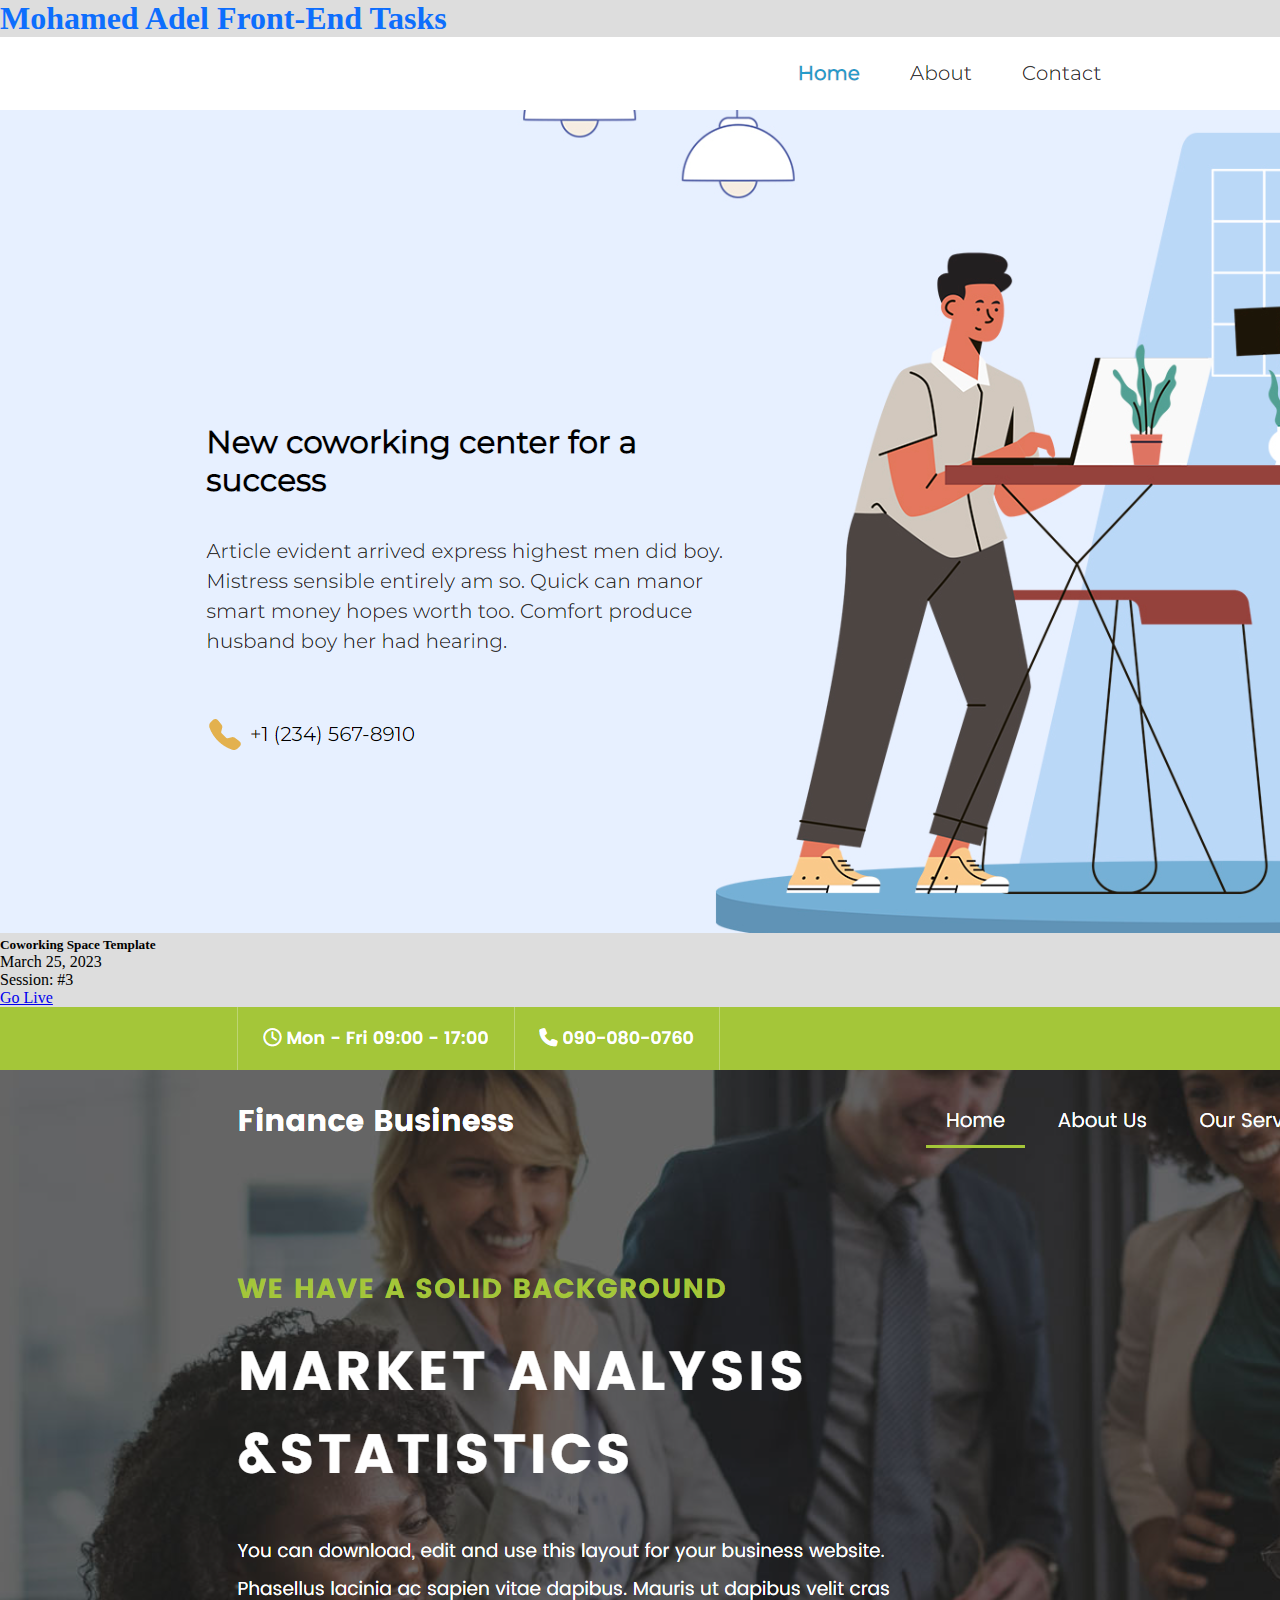
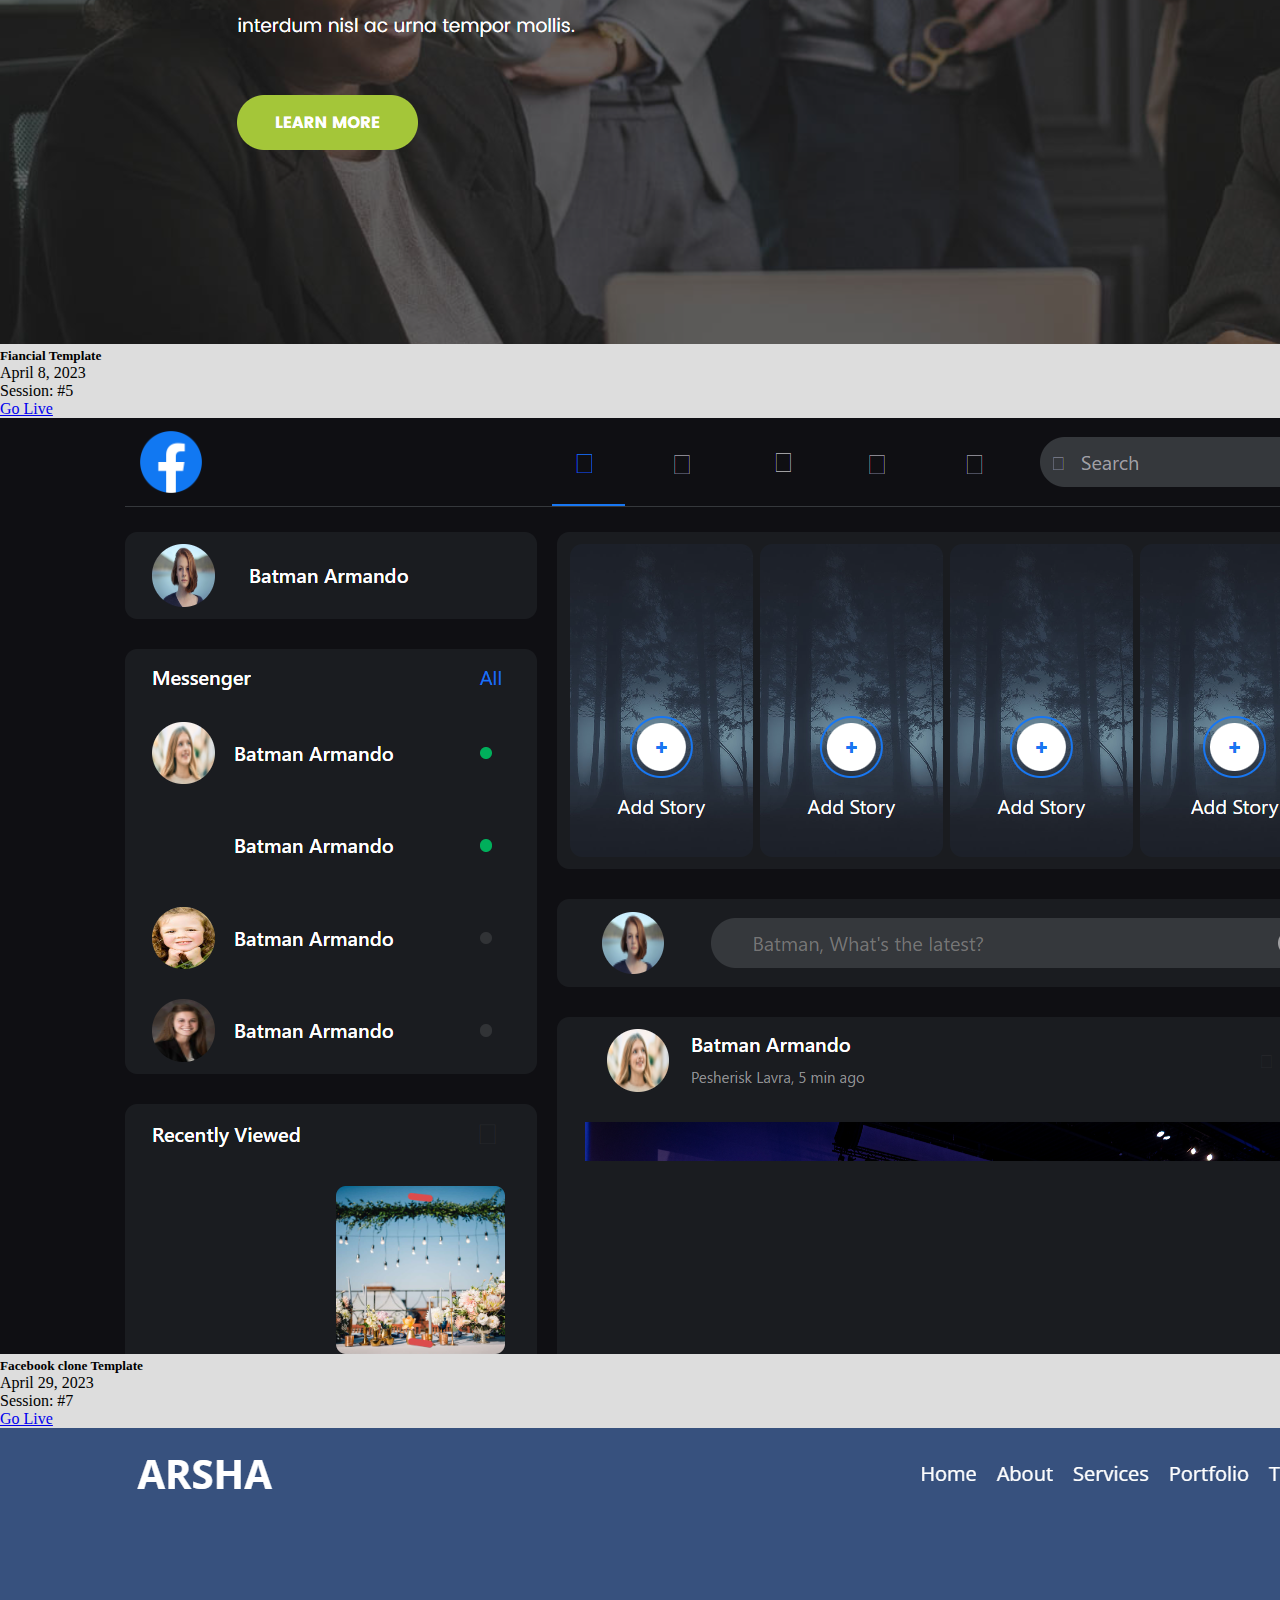
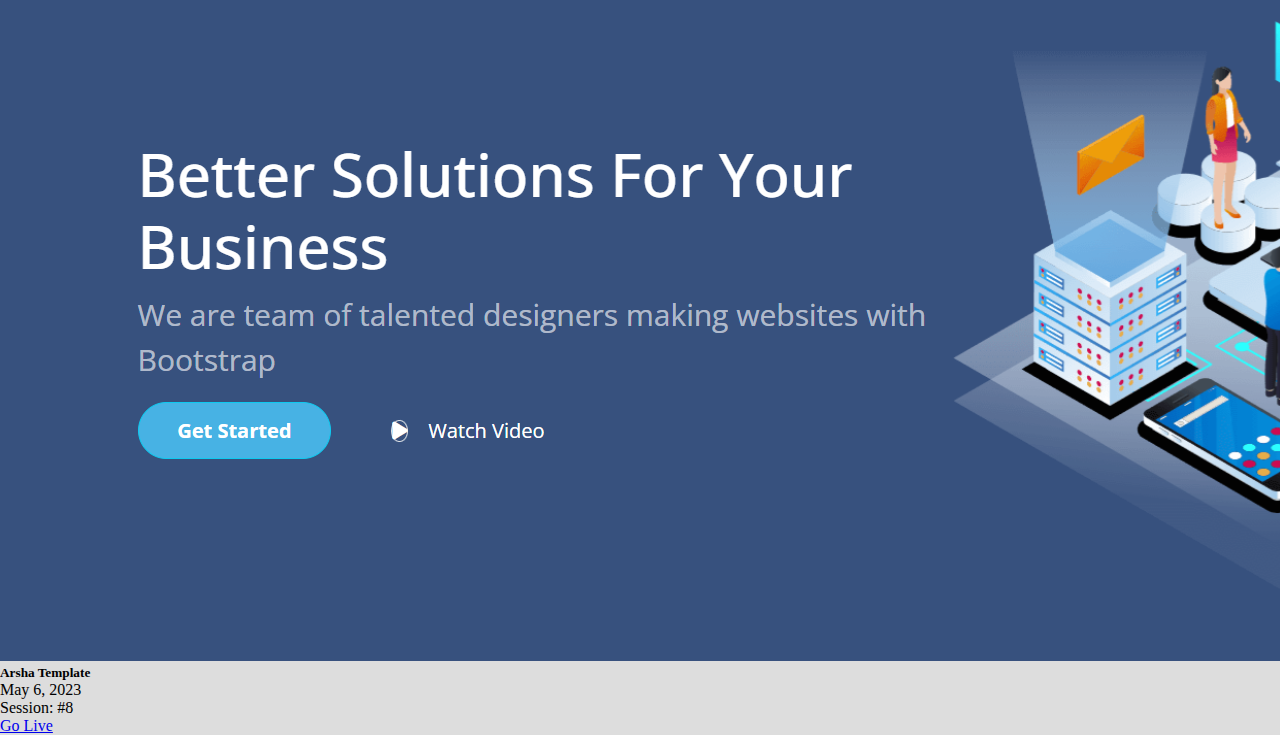
==== commit f5478c32: "Updates" ====
--- a/index.html
+++ b/index.html
@@ -20,7 +20,7 @@
 
                         </div>
                         <div class="card-body">
-                          <h5 class="card-title">Coworking Spsce Template</h5>
+                          <h5 class="card-title">Coworking Space Template</h5>
                           <p class="card-text mb-0">March 25, 2023</p>
                           <p>Session: #3</p>
                           <a href="/Eraa-Soft-Tasks/coworking" class="btn btn-primary">Go Live</a>
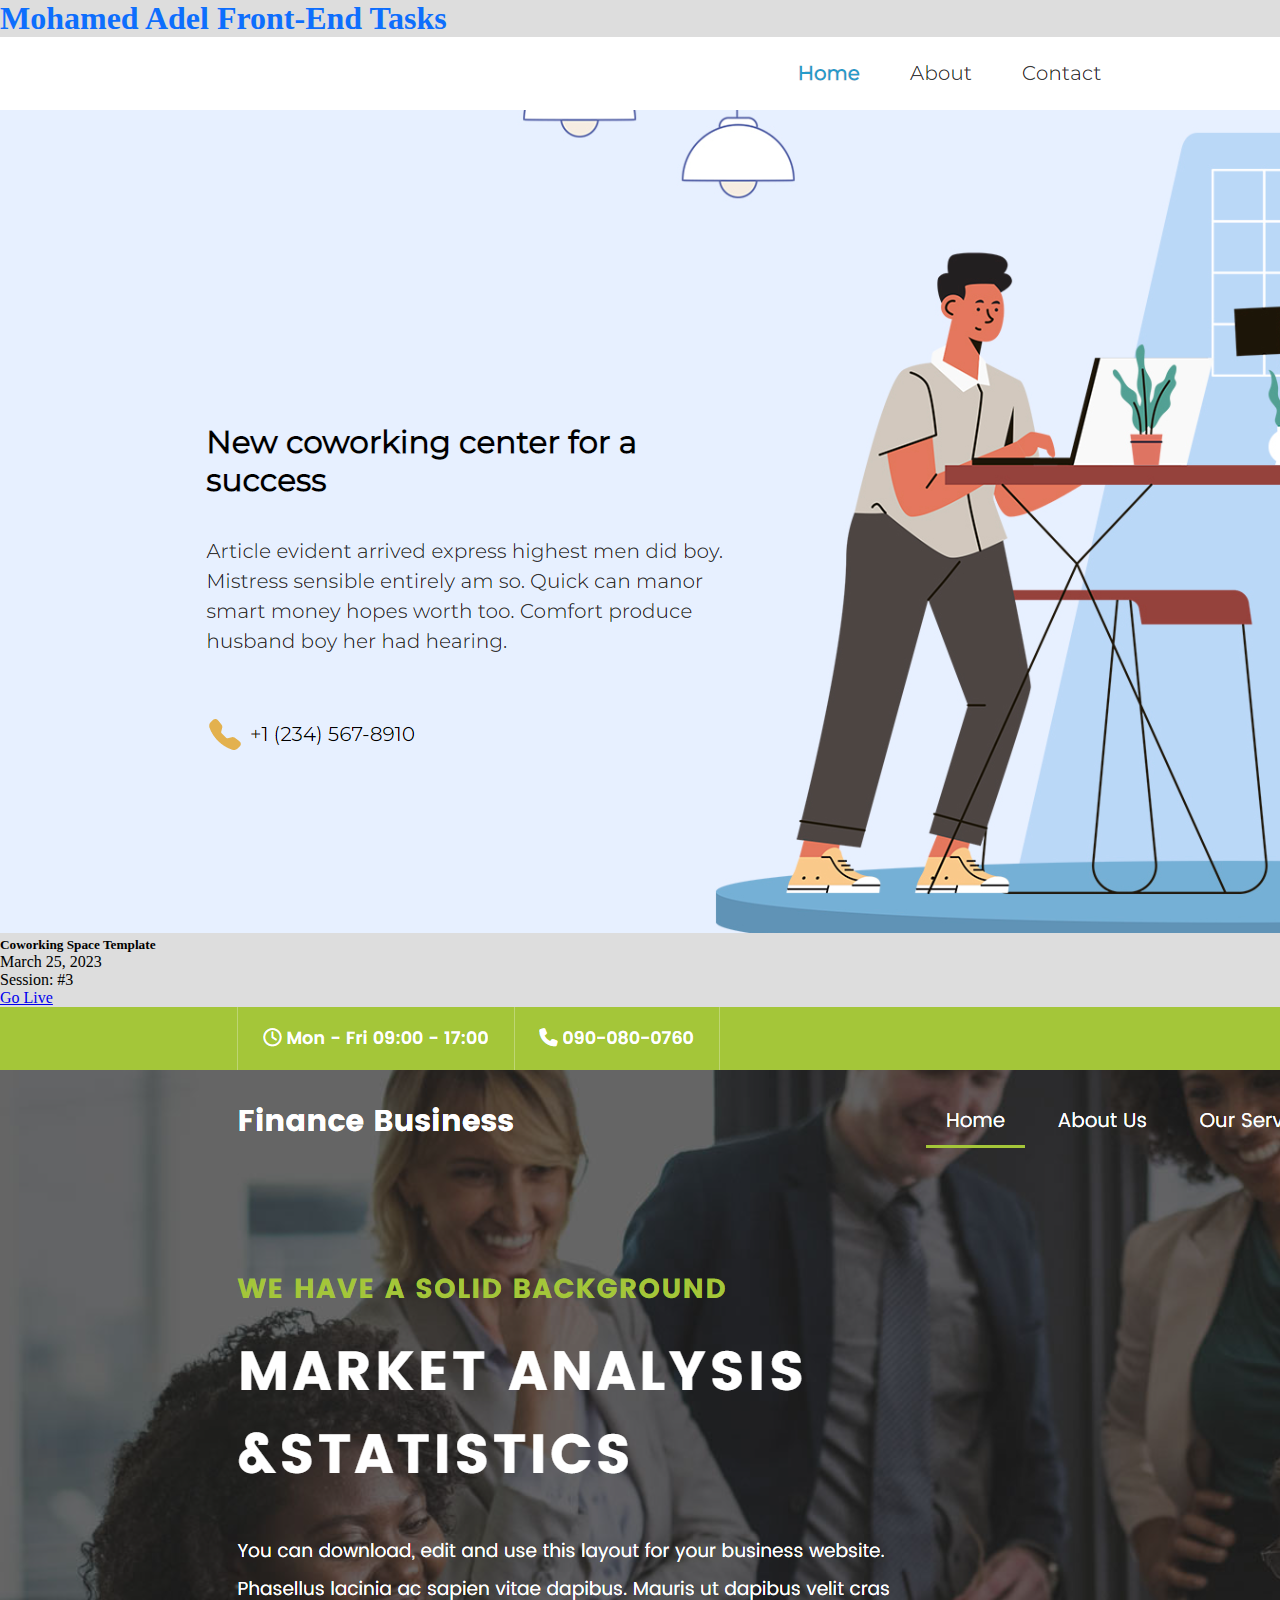
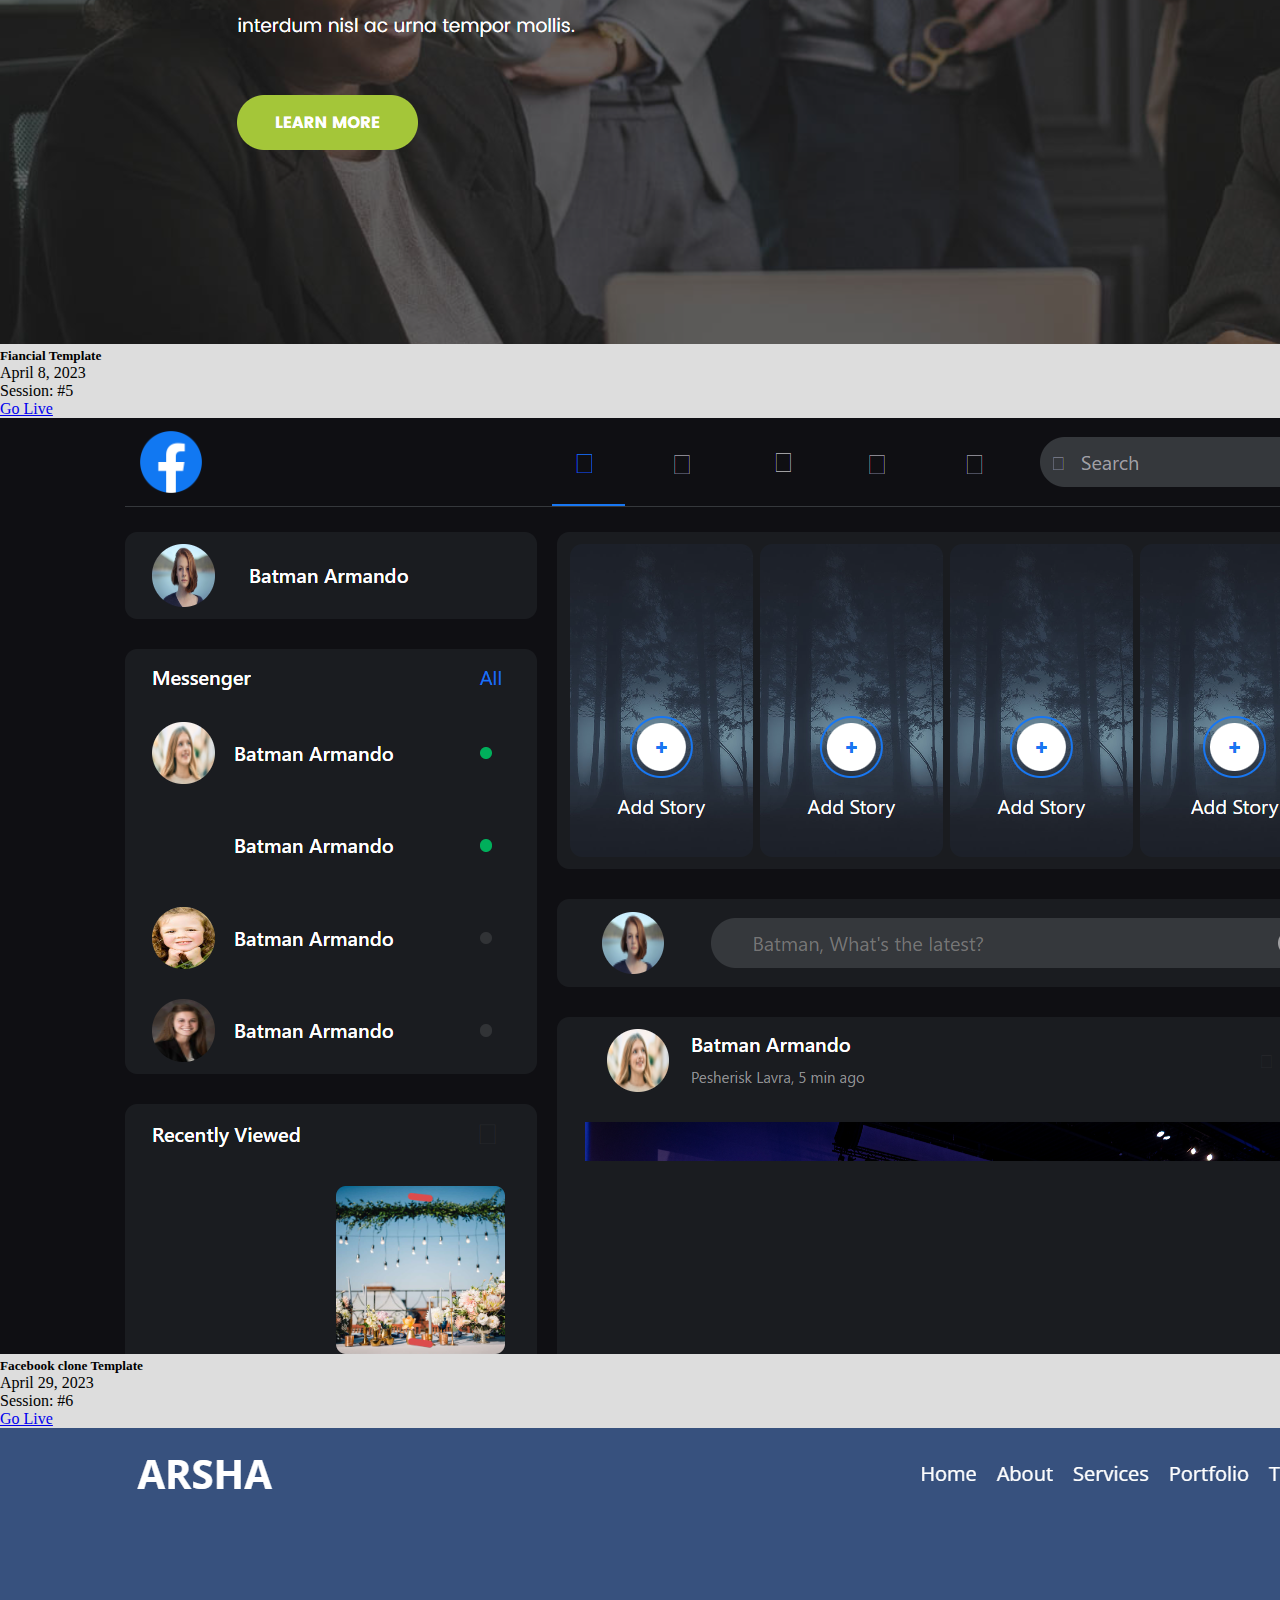
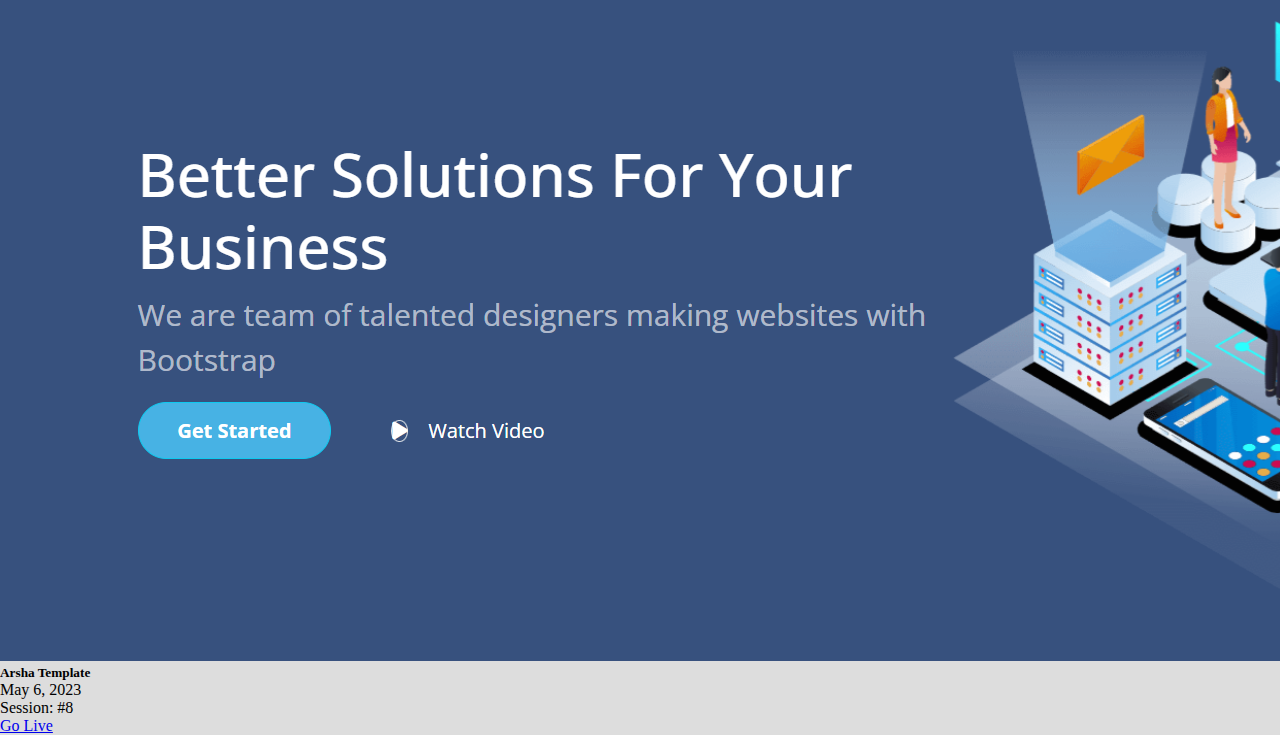
==== commit c9b9e672: "Updates" ====
--- a/index.html
+++ b/index.html
@@ -50,7 +50,7 @@
                         <div class="card-body">
                           <h5 class="card-title">Facebook clone Template</h5>
                           <p class="card-text mb-0">April 29, 2023</p>
-                          <p>Session: #7</p>
+                          <p>Session: #6</p>
                           <a href="/Eraa-Soft-Tasks/facebook-clone" class="btn btn-primary">Go Live</a>
                         </div>
                     </div>
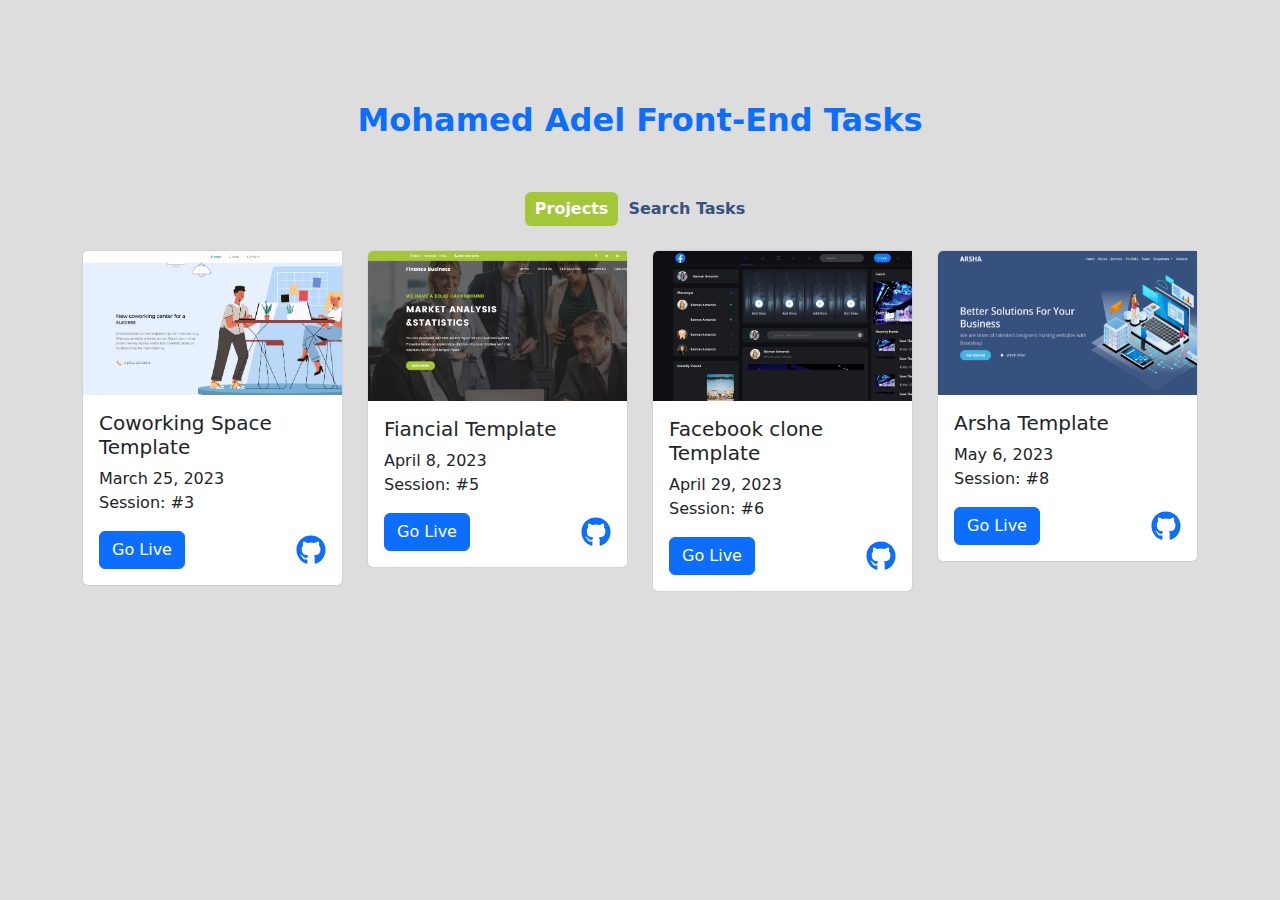
==== commit bbef60d7: "Updates" ====
--- a/index.html
+++ b/index.html
@@ -4,77 +4,103 @@
     <meta charset="UTF-8">
     <meta http-equiv="X-UA-Compatible" content="IE=edge">
     <meta name="viewport" content="width=device-width, initial-scale=1.0">
-    <link href="https://cdn.jsdelivr.net/npm/bootstrap@5.0.2/dist/css/bootstrap.min.css" rel="stylesheet" integrity="sha384-EVSTQN3/azprG1Anm3QDgpJLIm9Nao0Yz1ztcQTwFspd3yD65VohhpuuCOmLASjC" crossorigin="anonymous">
-    <link rel="stylesheet" href="style.css">
+    <!-- Bootstrap -->
+    <link href="./assets/css/bootstrap.min.css" rel="stylesheet">
+    <!-- Font Awesome -->
+    <link rel="stylesheet" href="./assets/css/all.min.css">
+    <link rel="stylesheet" href="./assets/css/main.css">    <link rel="stylesheet" href="./assets/css/style.css">
     <title>Eraa Soft Tasks | By Mohamed Adel</title>
 </head>
 <body>
     <main>
         <div class="container">
             <div class="title pt-5 mt-5 mb-5 text-center">Mohamed Adel Front-End Tasks</div>
-            <div class="row">
-                <div class="col-md-6 col-lg-3">
-                    <div class="card rounded mb-5">
-                        <div class="img-ctn  overflow-hidden">
-                            <img class="card-img-top img-fluid" src="images/coworking.PNG" alt="Financial Project">
-
+            <ul class="custom-tabs nav nav-pills mb-4 align-items-center justify-content-center" id="pills-tab" role="tablist">
+                <li class="nav-item" role="presentation">
+                  <button class="nav-link active" id="pills-projects-tab" data-bs-toggle="pill" data-bs-target="#pills-projects" type="button" role="tab" aria-controls="pills-projects" aria-selected="true">Projects</button>
+                </li>
+                <li class="nav-item" role="presentation">
+                  <button class="nav-link" id="pills-search-tab" data-bs-toggle="pill" data-bs-target="#pills-search" type="button" role="tab" aria-controls="pills-search" aria-selected="false">Search Tasks</button>
+                </li>
+              </ul>
+              <div class="tab-content" id="pills-tabContent">
+                <div class="tab-pane fade show active" id="pills-projects" role="tabpanel" aria-labelledby="pills-projects-tab">
+                    <div class="row">
+                        <div class="col-md-6 col-lg-3">
+                            <div class="card rounded mb-5">
+                                <div class="img-ctn  overflow-hidden">
+                                    <img class="card-img-top img-fluid" src="images/coworking.PNG" alt="Financial Project">
+                                </div>
+                                <div class="card-body">
+                                  <h5 class="card-title">Coworking Space Template</h5>
+                                  <p class="card-text mb-0">March 25, 2023</p>
+                                  <p>Session: #3</p>
+                                  <div class="card-buttons d-flex align-items-center justify-content-between">
+                                    <a href="/Eraa-Soft-Tasks/coworking" class="btn btn-primary">Go Live</a>
+                                    <a href="https://github.com/MohamedNour00/Eraa-Soft-Tasks/tree/main/coworking" title="Go To Github"><i class="fa-brands fa-github"></i></a>
+                                  </div>
+                                </div>
+                            </div>
                         </div>
-                        <div class="card-body">
-                          <h5 class="card-title">Coworking Space Template</h5>
-                          <p class="card-text mb-0">March 25, 2023</p>
-                          <p>Session: #3</p>
-                          <a href="/Eraa-Soft-Tasks/coworking" class="btn btn-primary">Go Live</a>
+                        <div class="col-md-6 col-lg-3">
+                            <div class="card rounded mb-5">
+                                <div class="img-ctn  overflow-hidden">
+                                    <img class="card-img-top img-fluid" src="images/financial.PNG" alt="Financial Project">
+                                </div>
+                                <div class="card-body">
+                                  <h5 class="card-title">Fiancial Template</h5>
+                                  <p class="card-text mb-0">April 8, 2023</p>
+                                  <p>Session: #5</p>
+                                  <div class="card-buttons d-flex align-items-center justify-content-between">
+                                    <a href="/Eraa-Soft-Tasks/financial" class="btn btn-primary">Go Live</a>
+                                    <a href="https://github.com/MohamedNour00/Eraa-Soft-Tasks/tree/main/financial" title="Go To Github"><i class="fa-brands fa-github"></i></a>
+                                  </div>
+                                </div>
+                            </div>
+                        </div>
+                        <div class="col-md-6 col-lg-3">
+                            <div class="card rounded mb-5">
+                                <div class="img-ctn  overflow-hidden">
+                                    <img class="card-img-top img-fluid" src="images/facebook.PNG" alt="Financial Project">
+        
+                                </div>
+                                <div class="card-body">
+                                  <h5 class="card-title">Facebook clone Template</h5>
+                                  <p class="card-text mb-0">April 29, 2023</p>
+                                  <p>Session: #6</p>
+                                  <div class="card-buttons d-flex align-items-center justify-content-between">
+                                    <a href="/Eraa-Soft-Tasks/facebook-clone" class="btn btn-primary">Go Live</a>
+                                    <a href="https://github.com/MohamedNour00/Eraa-Soft-Tasks/tree/main/facebook-clone" title="Go To Github"><i class="fa-brands fa-github"></i></a>
+                                  </div>
+                                </div>
+                            </div>
+                        </div>
+                        <div class="col-md-6 col-lg-3">
+                            <div class="card rounded mb-5">
+                                <div class="img-ctn  overflow-hidden">
+                                    <img class="card-img-top img-fluid" src="images/arsha.PNG" alt="Financial Project">
+        
+                                </div>
+                                <div class="card-body">
+                                  <h5 class="card-title">Arsha Template</h5>
+                                  <p class="card-text mb-0">May 6, 2023</p>
+                                  <p>Session: #8</p>
+                                  <div class="card-buttons d-flex align-items-center justify-content-between">
+                                    <a href="/Eraa-Soft-Tasks/arsha" class="btn btn-primary">Go Live</a>
+                                    <a href="https://github.com/MohamedNour00/Eraa-Soft-Tasks/tree/main/arsha" title="Go To Github"><i class="fa-brands fa-github"></i></a>
+                                  </div>
+                                  
+                                </div>
+                            </div>
                         </div>
                     </div>
                 </div>
-                <div class="col-md-6 col-lg-3">
-                    <div class="card rounded mb-5">
-                        <div class="img-ctn  overflow-hidden">
-                            <img class="card-img-top img-fluid" src="images/financial.PNG" alt="Financial Project">
-
-                        </div>
-                        <div class="card-body">
-                          <h5 class="card-title">Fiancial Template</h5>
-                          <p class="card-text mb-0">April 8, 2023</p>
-                          <p>Session: #5</p>
-                          <a href="/Eraa-Soft-Tasks/financial" class="btn btn-primary">Go Live</a>
-                        </div>
-                    </div>
-                </div>
-                <div class="col-md-6 col-lg-3">
-                    <div class="card rounded mb-5">
-                        <div class="img-ctn  overflow-hidden">
-                            <img class="card-img-top img-fluid" src="images/facebook.PNG" alt="Financial Project">
-
-                        </div>
-                        <div class="card-body">
-                          <h5 class="card-title">Facebook clone Template</h5>
-                          <p class="card-text mb-0">April 29, 2023</p>
-                          <p>Session: #6</p>
-                          <a href="/Eraa-Soft-Tasks/facebook-clone" class="btn btn-primary">Go Live</a>
-                        </div>
-                    </div>
-                </div>
-                <div class="col-md-6 col-lg-3">
-                    <div class="card rounded mb-5">
-                        <div class="img-ctn  overflow-hidden">
-                            <img class="card-img-top img-fluid" src="images/arsha.PNG" alt="Financial Project">
-
-                        </div>
-                        <div class="card-body">
-                          <h5 class="card-title">Arsha Template</h5>
-                          <p class="card-text mb-0">May 6, 2023</p>
-                          <p>Session: #8</p>
-                          <a href="/Eraa-Soft-Tasks/arsha" class="btn btn-primary">Go Live</a>
-                        </div>
-                    </div>
-                </div>
-            </div>
+                <div class="tab-pane fade" id="pills-search" role="tabpanel" aria-labelledby="pills-search-tab">...</div>
+              </div>
         </div>
     </main>
-      <script src="https://code.jquery.com/jquery-3.3.1.slim.min.js" integrity="sha384-q8i/X+965DzO0rT7abK41JStQIAqVgRVzpbzo5smXKp4YfRvH+8abtTE1Pi6jizo" crossorigin="anonymous"></script>
-      <script src="https://cdn.jsdelivr.net/npm/popper.js@1.14.3/dist/umd/popper.min.js" integrity="sha384-ZMP7rVo3mIykV+2+9J3UJ46jBk0WLaUAdn689aCwoqbBJiSnjAK/l8WvCWPIPm49" crossorigin="anonymous"></script>
-      <script src="https://cdn.jsdelivr.net/npm/bootstrap@4.1.3/dist/js/bootstrap.min.js" integrity="sha384-ChfqqxuZUCnJSK3+MXmPNIyE6ZbWh2IMqE241rYiqJxyMiZ6OW/JmZQ5stwEULTy" crossorigin="anonymous"></script>
-	<script src="./js/script.js"></script>
+    <script src="//ajax.googleapis.com/ajax/libs/jquery/2.1.1/jquery.min.js"></script>
+    <script src="./assets/js/bootstrap.bundle.min.js"></script>
+    <script src="./assets/js/all.min.js"></script>
 </body>
 </html>--- a/assets/css/all.min.css
+++ b/assets/css/all.min.css
@@ -0,0 +1,9 @@
+/*!
+ * Font Awesome Free 6.4.0 by @fontawesome - https://fontawesome.com
+ * License - https://fontawesome.com/license/free (Icons: CC BY 4.0, Fonts: SIL OFL 1.1, Code: MIT License)
+ * Copyright 2023 Fonticons, Inc.
+ */
+.fa{font-family:var(--fa-style-family,"Font Awesome 6 Free");font-weight:var(--fa-style,900)}.fa,.fa-brands,.fa-classic,.fa-regular,.fa-sharp,.fa-solid,.fab,.far,.fas{-moz-osx-font-smoothing:grayscale;-webkit-font-smoothing:antialiased;display:var(--fa-display,inline-block);font-style:normal;font-variant:normal;line-height:1;text-rendering:auto}.fa-classic,.fa-regular,.fa-solid,.far,.fas{font-family:"Font Awesome 6 Free"}.fa-brands,.fab{font-family:"Font Awesome 6 Brands"}.fa-1x{font-size:1em}.fa-2x{font-size:2em}.fa-3x{font-size:3em}.fa-4x{font-size:4em}.fa-5x{font-size:5em}.fa-6x{font-size:6em}.fa-7x{font-size:7em}.fa-8x{font-size:8em}.fa-9x{font-size:9em}.fa-10x{font-size:10em}.fa-2xs{font-size:.625em;line-height:.1em;vertical-align:.225em}.fa-xs{font-size:.75em;line-height:.08333em;vertical-align:.125em}.fa-sm{font-size:.875em;line-height:.07143em;vertical-align:.05357em}.fa-lg{font-size:1.25em;line-height:.05em;vertical-align:-.075em}.fa-xl{font-size:1.5em;line-height:.04167em;vertical-align:-.125em}.fa-2xl{font-size:2em;line-height:.03125em;vertical-align:-.1875em}.fa-fw{text-align:center;width:1.25em}.fa-ul{list-style-type:none;margin-left:var(--fa-li-margin,2.5em);padding-left:0}.fa-ul>li{position:relative}.fa-li{left:calc(var(--fa-li-width, 2em)*-1);position:absolute;text-align:center;width:var(--fa-li-width,2em);line-height:inherit}.fa-border{border-radius:var(--fa-border-radius,.1em);border:var(--fa-border-width,.08em) var(--fa-border-style,solid) var(--fa-border-color,#eee);padding:var(--fa-border-padding,.2em .25em .15em)}.fa-pull-left{float:left;margin-right:var(--fa-pull-margin,.3em)}.fa-pull-right{float:right;margin-left:var(--fa-pull-margin,.3em)}.fa-beat{-webkit-animation-name:fa-beat;animation-name:fa-beat;-webkit-animation-delay:var(--fa-animation-delay,0s);animation-delay:var(--fa-animation-delay,0s);-webkit-animation-direction:var(--fa-animation-direction,normal);animation-direction:var(--fa-animation-direction,normal);-webkit-animation-duration:var(--fa-animation-duration,1s);animation-duration:var(--fa-animation-duration,1s);-webkit-animation-iteration-count:var(--fa-animation-iteration-count,infinite);animation-iteration-count:var(--fa-animation-iteration-count,infinite);-webkit-animation-timing-function:var(--fa-animation-timing,ease-in-out);animation-timing-function:var(--fa-animation-timing,ease-in-out)}.fa-bounce{-webkit-animation-name:fa-bounce;animation-name:fa-bounce;-webkit-animation-delay:var(--fa-animation-delay,0s);animation-delay:var(--fa-animation-delay,0s);-webkit-animation-direction:var(--fa-animation-direction,normal);animation-direction:var(--fa-animation-direction,normal);-webkit-animation-duration:var(--fa-animation-duration,1s);animation-duration:var(--fa-animation-duration,1s);-webkit-animation-iteration-count:var(--fa-animation-iteration-count,infinite);animation-iteration-count:var(--fa-animation-iteration-count,infinite);-webkit-animation-timing-function:var(--fa-animation-timing,cubic-bezier(.28,.84,.42,1));animation-timing-function:var(--fa-animation-timing,cubic-bezier(.28,.84,.42,1))}.fa-fade{-webkit-animation-name:fa-fade;animation-name:fa-fade;-webkit-animation-iteration-count:var(--fa-animation-iteration-count,infinite);animation-iteration-count:var(--fa-animation-iteration-count,infinite);-webkit-animation-timing-function:var(--fa-animation-timing,cubic-bezier(.4,0,.6,1));animation-timing-function:var(--fa-animation-timing,cubic-bezier(.4,0,.6,1))}.fa-beat-fade,.fa-fade{-webkit-animation-delay:var(--fa-animation-delay,0s);animation-delay:var(--fa-animation-delay,0s);-webkit-animation-direction:var(--fa-animation-direction,normal);animation-direction:var(--fa-animation-direction,normal);-webkit-animation-duration:var(--fa-animation-duration,1s);animation-duration:var(--fa-animation-duration,1s)}.fa-beat-fade{-webkit-animation-name:fa-beat-fade;animation-name:fa-beat-fade;-webkit-animation-iteration-count:var(--fa-animation-iteration-count,infinite);animation-iteration-count:var(--fa-animation-iteration-count,infinite);-webkit-animation-timing-function:var(--fa-animation-timing,cubic-bezier(.4,0,.6,1));animation-timing-function:var(--fa-animation-timing,cubic-bezier(.4,0,.6,1))}.fa-flip{-webkit-animation-name:fa-flip;animation-name:fa-flip;-webkit-animation-delay:var(--fa-animation-delay,0s);animation-delay:var(--fa-animation-delay,0s);-webkit-animation-direction:var(--fa-animation-direction,normal);animation-direction:var(--fa-animation-direction,normal);-webkit-animation-duration:var(--fa-animation-duration,1s);animation-duration:var(--fa-animation-duration,1s);-webkit-animation-iteration-count:var(--fa-animation-iteration-count,infinite);animation-iteration-count:var(--fa-animation-iteration-count,infinite);-webkit-animation-timing-function:var(--fa-animation-timing,ease-in-out);animation-timing-function:var(--fa-animation-timing,ease-in-out)}.fa-shake{-webkit-animation-name:fa-shake;animation-name:fa-shake;-webkit-animation-duration:var(--fa-animation-duration,1s);animation-duration:var(--fa-animation-duration,1s);-webkit-animation-iteration-count:var(--fa-animation-iteration-count,infinite);animation-iteration-count:var(--fa-animation-iteration-count,infinite);-webkit-animation-timing-function:var(--fa-animation-timing,linear);animation-timing-function:var(--fa-animation-timing,linear)}.fa-shake,.fa-spin{-webkit-animation-delay:var(--fa-animation-delay,0s);animation-delay:var(--fa-animation-delay,0s);-webkit-animation-direction:var(--fa-animation-direction,normal);animation-direction:var(--fa-animation-direction,normal)}.fa-spin{-webkit-animation-name:fa-spin;animation-name:fa-spin;-webkit-animation-duration:var(--fa-animation-duration,2s);animation-duration:var(--fa-animation-duration,2s);-webkit-animation-iteration-count:var(--fa-animation-iteration-count,infinite);animation-iteration-count:var(--fa-animation-iteration-count,infinite);-webkit-animation-timing-function:var(--fa-animation-timing,linear);animation-timing-function:var(--fa-animation-timing,linear)}.fa-spin-reverse{--fa-animation-direction:reverse}.fa-pulse,.fa-spin-pulse{-webkit-animation-name:fa-spin;animation-name:fa-spin;-webkit-animation-direction:var(--fa-animation-direction,normal);animation-direction:var(--fa-animation-direction,normal);-webkit-animation-duration:var(--fa-animation-duration,1s);animation-duration:var(--fa-animation-duration,1s);-webkit-animation-iteration-count:var(--fa-animation-iteration-count,infinite);animation-iteration-count:var(--fa-animation-iteration-count,infinite);-webkit-animation-timing-function:var(--fa-animation-timing,steps(8));animation-timing-function:var(--fa-animation-timing,steps(8))}@media (prefers-reduced-motion:reduce){.fa-beat,.fa-beat-fade,.fa-bounce,.fa-fade,.fa-flip,.fa-pulse,.fa-shake,.fa-spin,.fa-spin-pulse{-webkit-animation-delay:-1ms;animation-delay:-1ms;-webkit-animation-duration:1ms;animation-duration:1ms;-webkit-animation-iteration-count:1;animation-iteration-count:1;-webkit-transition-delay:0s;transition-delay:0s;-webkit-transition-duration:0s;transition-duration:0s}}@-webkit-keyframes fa-beat{0%,90%{-webkit-transform:scale(1);transform:scale(1)}45%{-webkit-transform:scale(var(--fa-beat-scale,1.25));transform:scale(var(--fa-beat-scale,1.25))}}@keyframes fa-beat{0%,90%{-webkit-transform:scale(1);transform:scale(1)}45%{-webkit-transform:scale(var(--fa-beat-scale,1.25));transform:scale(var(--fa-beat-scale,1.25))}}@-webkit-keyframes fa-bounce{0%{-webkit-transform:scale(1) translateY(0);transform:scale(1) translateY(0)}10%{-webkit-transform:scale(var(--fa-bounce-start-scale-x,1.1),var(--fa-bounce-start-scale-y,.9)) translateY(0);transform:scale(var(--fa-bounce-start-scale-x,1.1),var(--fa-bounce-start-scale-y,.9)) translateY(0)}30%{-webkit-transform:scale(var(--fa-bounce-jump-scale-x,.9),var(--fa-bounce-jump-scale-y,1.1)) translateY(var(--fa-bounce-height,-.5em));transform:scale(var(--fa-bounce-jump-scale-x,.9),var(--fa-bounce-jump-scale-y,1.1)) translateY(var(--fa-bounce-height,-.5em))}50%{-webkit-transform:scale(var(--fa-bounce-land-scale-x,1.05),var(--fa-bounce-land-scale-y,.95)) translateY(0);transform:scale(var(--fa-bounce-land-scale-x,1.05),var(--fa-bounce-land-scale-y,.95)) translateY(0)}57%{-webkit-transform:scale(1) translateY(var(--fa-bounce-rebound,-.125em));transform:scale(1) translateY(var(--fa-bounce-rebound,-.125em))}64%{-webkit-transform:scale(1) translateY(0);transform:scale(1) translateY(0)}to{-webkit-transform:scale(1) translateY(0);transform:scale(1) translateY(0)}}@keyframes fa-bounce{0%{-webkit-transform:scale(1) translateY(0);transform:scale(1) translateY(0)}10%{-webkit-transform:scale(var(--fa-bounce-start-scale-x,1.1),var(--fa-bounce-start-scale-y,.9)) translateY(0);transform:scale(var(--fa-bounce-start-scale-x,1.1),var(--fa-bounce-start-scale-y,.9)) translateY(0)}30%{-webkit-transform:scale(var(--fa-bounce-jump-scale-x,.9),var(--fa-bounce-jump-scale-y,1.1)) translateY(var(--fa-bounce-height,-.5em));transform:scale(var(--fa-bounce-jump-scale-x,.9),var(--fa-bounce-jump-scale-y,1.1)) translateY(var(--fa-bounce-height,-.5em))}50%{-webkit-transform:scale(var(--fa-bounce-land-scale-x,1.05),var(--fa-bounce-land-scale-y,.95)) translateY(0);transform:scale(var(--fa-bounce-land-scale-x,1.05),var(--fa-bounce-land-scale-y,.95)) translateY(0)}57%{-webkit-transform:scale(1) translateY(var(--fa-bounce-rebound,-.125em));transform:scale(1) translateY(var(--fa-bounce-rebound,-.125em))}64%{-webkit-transform:scale(1) translateY(0);transform:scale(1) translateY(0)}to{-webkit-transform:scale(1) translateY(0);transform:scale(1) translateY(0)}}@-webkit-keyframes fa-fade{50%{opacity:var(--fa-fade-opacity,.4)}}@keyframes fa-fade{50%{opacity:var(--fa-fade-opacity,.4)}}@-webkit-keyframes fa-beat-fade{0%,to{opacity:var(--fa-beat-fade-opacity,.4);-webkit-transform:scale(1);transform:scale(1)}50%{opacity:1;-webkit-transform:scale(var(--fa-beat-fade-scale,1.125));transform:scale(var(--fa-beat-fade-scale,1.125))}}@keyframes fa-beat-fade{0%,to{opacity:var(--fa-beat-fade-opacity,.4);-webkit-transform:scale(1);transform:scale(1)}50%{opacity:1;-webkit-transform:scale(var(--fa-beat-fade-scale,1.125));transform:scale(var(--fa-beat-fade-scale,1.125))}}@-webkit-keyframes fa-flip{50%{-webkit-transform:rotate3d(var(--fa-flip-x,0),var(--fa-flip-y,1),var(--fa-flip-z,0),var(--fa-flip-angle,-180deg));transform:rotate3d(var(--fa-flip-x,0),var(--fa-flip-y,1),var(--fa-flip-z,0),var(--fa-flip-angle,-180deg))}}@keyframes fa-flip{50%{-webkit-transform:rotate3d(var(--fa-flip-x,0),var(--fa-flip-y,1),var(--fa-flip-z,0),var(--fa-flip-angle,-180deg));transform:rotate3d(var(--fa-flip-x,0),var(--fa-flip-y,1),var(--fa-flip-z,0),var(--fa-flip-angle,-180deg))}}@-webkit-keyframes fa-shake{0%{-webkit-transform:rotate(-15deg);transform:rotate(-15deg)}4%{-webkit-transform:rotate(15deg);transform:rotate(15deg)}8%,24%{-webkit-transform:rotate(-18deg);transform:rotate(-18deg)}12%,28%{-webkit-transform:rotate(18deg);transform:rotate(18deg)}16%{-webkit-transform:rotate(-22deg);transform:rotate(-22deg)}20%{-webkit-transform:rotate(22deg);transform:rotate(22deg)}32%{-webkit-transform:rotate(-12deg);transform:rotate(-12deg)}36%{-webkit-transform:rotate(12deg);transform:rotate(12deg)}40%,to{-webkit-transform:rotate(0deg);transform:rotate(0deg)}}@keyframes fa-shake{0%{-webkit-transform:rotate(-15deg);transform:rotate(-15deg)}4%{-webkit-transform:rotate(15deg);transform:rotate(15deg)}8%,24%{-webkit-transform:rotate(-18deg);transform:rotate(-18deg)}12%,28%{-webkit-transform:rotate(18deg);transform:rotate(18deg)}16%{-webkit-transform:rotate(-22deg);transform:rotate(-22deg)}20%{-webkit-transform:rotate(22deg);transform:rotate(22deg)}32%{-webkit-transform:rotate(-12deg);transform:rotate(-12deg)}36%{-webkit-transform:rotate(12deg);transform:rotate(12deg)}40%,to{-webkit-transform:rotate(0deg);transform:rotate(0deg)}}@-webkit-keyframes fa-spin{0%{-webkit-transform:rotate(0deg);transform:rotate(0deg)}to{-webkit-transform:rotate(1turn);transform:rotate(1turn)}}@keyframes fa-spin{0%{-webkit-transform:rotate(0deg);transform:rotate(0deg)}to{-webkit-transform:rotate(1turn);transform:rotate(1turn)}}.fa-rotate-90{-webkit-transform:rotate(90deg);transform:rotate(90deg)}.fa-rotate-180{-webkit-transform:rotate(180deg);transform:rotate(180deg)}.fa-rotate-270{-webkit-transform:rotate(270deg);transform:rotate(270deg)}.fa-flip-horizontal{-webkit-transform:scaleX(-1);transform:scaleX(-1)}.fa-flip-vertical{-webkit-transform:scaleY(-1);transform:scaleY(-1)}.fa-flip-both,.fa-flip-horizontal.fa-flip-vertical{-webkit-transform:scale(-1);transform:scale(-1)}.fa-rotate-by{-webkit-transform:rotate(var(--fa-rotate-angle,none));transform:rotate(var(--fa-rotate-angle,none))}.fa-stack{display:inline-block;height:2em;line-height:2em;position:relative;vertical-align:middle;width:2.5em}.fa-stack-1x,.fa-stack-2x{left:0;position:absolute;text-align:center;width:100%;z-index:var(--fa-stack-z-index,auto)}.fa-stack-1x{line-height:inherit}.fa-stack-2x{font-size:2em}.fa-inverse{color:var(--fa-inverse,#fff)}
+
+.fa-0:before{content:"\30"}.fa-1:before{content:"\31"}.fa-2:before{content:"\32"}.fa-3:before{content:"\33"}.fa-4:before{content:"\34"}.fa-5:before{content:"\35"}.fa-6:before{content:"\36"}.fa-7:before{content:"\37"}.fa-8:before{content:"\38"}.fa-9:before{content:"\39"}.fa-fill-drip:before{content:"\f576"}.fa-arrows-to-circle:before{content:"\e4bd"}.fa-chevron-circle-right:before,.fa-circle-chevron-right:before{content:"\f138"}.fa-at:before{content:"\40"}.fa-trash-alt:before,.fa-trash-can:before{content:"\f2ed"}.fa-text-height:before{content:"\f034"}.fa-user-times:before,.fa-user-xmark:before{content:"\f235"}.fa-stethoscope:before{content:"\f0f1"}.fa-comment-alt:before,.fa-message:before{content:"\f27a"}.fa-info:before{content:"\f129"}.fa-compress-alt:before,.fa-down-left-and-up-right-to-center:before{content:"\f422"}.fa-explosion:before{content:"\e4e9"}.fa-file-alt:before,.fa-file-lines:before,.fa-file-text:before{content:"\f15c"}.fa-wave-square:before{content:"\f83e"}.fa-ring:before{content:"\f70b"}.fa-building-un:before{content:"\e4d9"}.fa-dice-three:before{content:"\f527"}.fa-calendar-alt:before,.fa-calendar-days:before{content:"\f073"}.fa-anchor-circle-check:before{content:"\e4aa"}.fa-building-circle-arrow-right:before{content:"\e4d1"}.fa-volleyball-ball:before,.fa-volleyball:before{content:"\f45f"}.fa-arrows-up-to-line:before{content:"\e4c2"}.fa-sort-desc:before,.fa-sort-down:before{content:"\f0dd"}.fa-circle-minus:before,.fa-minus-circle:before{content:"\f056"}.fa-door-open:before{content:"\f52b"}.fa-right-from-bracket:before,.fa-sign-out-alt:before{content:"\f2f5"}.fa-atom:before{content:"\f5d2"}.fa-soap:before{content:"\e06e"}.fa-heart-music-camera-bolt:before,.fa-icons:before{content:"\f86d"}.fa-microphone-alt-slash:before,.fa-microphone-lines-slash:before{content:"\f539"}.fa-bridge-circle-check:before{content:"\e4c9"}.fa-pump-medical:before{content:"\e06a"}.fa-fingerprint:before{content:"\f577"}.fa-hand-point-right:before{content:"\f0a4"}.fa-magnifying-glass-location:before,.fa-search-location:before{content:"\f689"}.fa-forward-step:before,.fa-step-forward:before{content:"\f051"}.fa-face-smile-beam:before,.fa-smile-beam:before{content:"\f5b8"}.fa-flag-checkered:before{content:"\f11e"}.fa-football-ball:before,.fa-football:before{content:"\f44e"}.fa-school-circle-exclamation:before{content:"\e56c"}.fa-crop:before{content:"\f125"}.fa-angle-double-down:before,.fa-angles-down:before{content:"\f103"}.fa-users-rectangle:before{content:"\e594"}.fa-people-roof:before{content:"\e537"}.fa-people-line:before{content:"\e534"}.fa-beer-mug-empty:before,.fa-beer:before{content:"\f0fc"}.fa-diagram-predecessor:before{content:"\e477"}.fa-arrow-up-long:before,.fa-long-arrow-up:before{content:"\f176"}.fa-burn:before,.fa-fire-flame-simple:before{content:"\f46a"}.fa-male:before,.fa-person:before{content:"\f183"}.fa-laptop:before{content:"\f109"}.fa-file-csv:before{content:"\f6dd"}.fa-menorah:before{content:"\f676"}.fa-truck-plane:before{content:"\e58f"}.fa-record-vinyl:before{content:"\f8d9"}.fa-face-grin-stars:before,.fa-grin-stars:before{content:"\f587"}.fa-bong:before{content:"\f55c"}.fa-pastafarianism:before,.fa-spaghetti-monster-flying:before{content:"\f67b"}.fa-arrow-down-up-across-line:before{content:"\e4af"}.fa-spoon:before,.fa-utensil-spoon:before{content:"\f2e5"}.fa-jar-wheat:before{content:"\e517"}.fa-envelopes-bulk:before,.fa-mail-bulk:before{content:"\f674"}.fa-file-circle-exclamation:before{content:"\e4eb"}.fa-circle-h:before,.fa-hospital-symbol:before{content:"\f47e"}.fa-pager:before{content:"\f815"}.fa-address-book:before,.fa-contact-book:before{content:"\f2b9"}.fa-strikethrough:before{content:"\f0cc"}.fa-k:before{content:"\4b"}.fa-landmark-flag:before{content:"\e51c"}.fa-pencil-alt:before,.fa-pencil:before{content:"\f303"}.fa-backward:before{content:"\f04a"}.fa-caret-right:before{content:"\f0da"}.fa-comments:before{content:"\f086"}.fa-file-clipboard:before,.fa-paste:before{content:"\f0ea"}.fa-code-pull-request:before{content:"\e13c"}.fa-clipboard-list:before{content:"\f46d"}.fa-truck-loading:before,.fa-truck-ramp-box:before{content:"\f4de"}.fa-user-check:before{content:"\f4fc"}.fa-vial-virus:before{content:"\e597"}.fa-sheet-plastic:before{content:"\e571"}.fa-blog:before{content:"\f781"}.fa-user-ninja:before{content:"\f504"}.fa-person-arrow-up-from-line:before{content:"\e539"}.fa-scroll-torah:before,.fa-torah:before{content:"\f6a0"}.fa-broom-ball:before,.fa-quidditch-broom-ball:before,.fa-quidditch:before{content:"\f458"}.fa-toggle-off:before{content:"\f204"}.fa-archive:before,.fa-box-archive:before{content:"\f187"}.fa-person-drowning:before{content:"\e545"}.fa-arrow-down-9-1:before,.fa-sort-numeric-desc:before,.fa-sort-numeric-down-alt:before{content:"\f886"}.fa-face-grin-tongue-squint:before,.fa-grin-tongue-squint:before{content:"\f58a"}.fa-spray-can:before{content:"\f5bd"}.fa-truck-monster:before{content:"\f63b"}.fa-w:before{content:"\57"}.fa-earth-africa:before,.fa-globe-africa:before{content:"\f57c"}.fa-rainbow:before{content:"\f75b"}.fa-circle-notch:before{content:"\f1ce"}.fa-tablet-alt:before,.fa-tablet-screen-button:before{content:"\f3fa"}.fa-paw:before{content:"\f1b0"}.fa-cloud:before{content:"\f0c2"}.fa-trowel-bricks:before{content:"\e58a"}.fa-face-flushed:before,.fa-flushed:before{content:"\f579"}.fa-hospital-user:before{content:"\f80d"}.fa-tent-arrow-left-right:before{content:"\e57f"}.fa-gavel:before,.fa-legal:before{content:"\f0e3"}.fa-binoculars:before{content:"\f1e5"}.fa-microphone-slash:before{content:"\f131"}.fa-box-tissue:before{content:"\e05b"}.fa-motorcycle:before{content:"\f21c"}.fa-bell-concierge:before,.fa-concierge-bell:before{content:"\f562"}.fa-pen-ruler:before,.fa-pencil-ruler:before{content:"\f5ae"}.fa-people-arrows-left-right:before,.fa-people-arrows:before{content:"\e068"}.fa-mars-and-venus-burst:before{content:"\e523"}.fa-caret-square-right:before,.fa-square-caret-right:before{content:"\f152"}.fa-cut:before,.fa-scissors:before{content:"\f0c4"}.fa-sun-plant-wilt:before{content:"\e57a"}.fa-toilets-portable:before{content:"\e584"}.fa-hockey-puck:before{content:"\f453"}.fa-table:before{content:"\f0ce"}.fa-magnifying-glass-arrow-right:before{content:"\e521"}.fa-digital-tachograph:before,.fa-tachograph-digital:before{content:"\f566"}.fa-users-slash:before{content:"\e073"}.fa-clover:before{content:"\e139"}.fa-mail-reply:before,.fa-reply:before{content:"\f3e5"}.fa-star-and-crescent:before{content:"\f699"}.fa-house-fire:before{content:"\e50c"}.fa-minus-square:before,.fa-square-minus:before{content:"\f146"}.fa-helicopter:before{content:"\f533"}.fa-compass:before{content:"\f14e"}.fa-caret-square-down:before,.fa-square-caret-down:before{content:"\f150"}.fa-file-circle-question:before{content:"\e4ef"}.fa-laptop-code:before{content:"\f5fc"}.fa-swatchbook:before{content:"\f5c3"}.fa-prescription-bottle:before{content:"\f485"}.fa-bars:before,.fa-navicon:before{content:"\f0c9"}.fa-people-group:before{content:"\e533"}.fa-hourglass-3:before,.fa-hourglass-end:before{content:"\f253"}.fa-heart-broken:before,.fa-heart-crack:before{content:"\f7a9"}.fa-external-link-square-alt:before,.fa-square-up-right:before{content:"\f360"}.fa-face-kiss-beam:before,.fa-kiss-beam:before{content:"\f597"}.fa-film:before{content:"\f008"}.fa-ruler-horizontal:before{content:"\f547"}.fa-people-robbery:before{content:"\e536"}.fa-lightbulb:before{content:"\f0eb"}.fa-caret-left:before{content:"\f0d9"}.fa-circle-exclamation:before,.fa-exclamation-circle:before{content:"\f06a"}.fa-school-circle-xmark:before{content:"\e56d"}.fa-arrow-right-from-bracket:before,.fa-sign-out:before{content:"\f08b"}.fa-chevron-circle-down:before,.fa-circle-chevron-down:before{content:"\f13a"}.fa-unlock-alt:before,.fa-unlock-keyhole:before{content:"\f13e"}.fa-cloud-showers-heavy:before{content:"\f740"}.fa-headphones-alt:before,.fa-headphones-simple:before{content:"\f58f"}.fa-sitemap:before{content:"\f0e8"}.fa-circle-dollar-to-slot:before,.fa-donate:before{content:"\f4b9"}.fa-memory:before{content:"\f538"}.fa-road-spikes:before{content:"\e568"}.fa-fire-burner:before{content:"\e4f1"}.fa-flag:before{content:"\f024"}.fa-hanukiah:before{content:"\f6e6"}.fa-feather:before{content:"\f52d"}.fa-volume-down:before,.fa-volume-low:before{content:"\f027"}.fa-comment-slash:before{content:"\f4b3"}.fa-cloud-sun-rain:before{content:"\f743"}.fa-compress:before{content:"\f066"}.fa-wheat-alt:before,.fa-wheat-awn:before{content:"\e2cd"}.fa-ankh:before{content:"\f644"}.fa-hands-holding-child:before{content:"\e4fa"}.fa-asterisk:before{content:"\2a"}.fa-check-square:before,.fa-square-check:before{content:"\f14a"}.fa-peseta-sign:before{content:"\e221"}.fa-header:before,.fa-heading:before{content:"\f1dc"}.fa-ghost:before{content:"\f6e2"}.fa-list-squares:before,.fa-list:before{content:"\f03a"}.fa-phone-square-alt:before,.fa-square-phone-flip:before{content:"\f87b"}.fa-cart-plus:before{content:"\f217"}.fa-gamepad:before{content:"\f11b"}.fa-circle-dot:before,.fa-dot-circle:before{content:"\f192"}.fa-dizzy:before,.fa-face-dizzy:before{content:"\f567"}.fa-egg:before{content:"\f7fb"}.fa-house-medical-circle-xmark:before{content:"\e513"}.fa-campground:before{content:"\f6bb"}.fa-folder-plus:before{content:"\f65e"}.fa-futbol-ball:before,.fa-futbol:before,.fa-soccer-ball:before{content:"\f1e3"}.fa-paint-brush:before,.fa-paintbrush:before{content:"\f1fc"}.fa-lock:before{content:"\f023"}.fa-gas-pump:before{content:"\f52f"}.fa-hot-tub-person:before,.fa-hot-tub:before{content:"\f593"}.fa-map-location:before,.fa-map-marked:before{content:"\f59f"}.fa-house-flood-water:before{content:"\e50e"}.fa-tree:before{content:"\f1bb"}.fa-bridge-lock:before{content:"\e4cc"}.fa-sack-dollar:before{content:"\f81d"}.fa-edit:before,.fa-pen-to-square:before{content:"\f044"}.fa-car-side:before{content:"\f5e4"}.fa-share-alt:before,.fa-share-nodes:before{content:"\f1e0"}.fa-heart-circle-minus:before{content:"\e4ff"}.fa-hourglass-2:before,.fa-hourglass-half:before{content:"\f252"}.fa-microscope:before{content:"\f610"}.fa-sink:before{content:"\e06d"}.fa-bag-shopping:before,.fa-shopping-bag:before{content:"\f290"}.fa-arrow-down-z-a:before,.fa-sort-alpha-desc:before,.fa-sort-alpha-down-alt:before{content:"\f881"}.fa-mitten:before{content:"\f7b5"}.fa-person-rays:before{content:"\e54d"}.fa-users:before{content:"\f0c0"}.fa-eye-slash:before{content:"\f070"}.fa-flask-vial:before{content:"\e4f3"}.fa-hand-paper:before,.fa-hand:before{content:"\f256"}.fa-om:before{content:"\f679"}.fa-worm:before{content:"\e599"}.fa-house-circle-xmark:before{content:"\e50b"}.fa-plug:before{content:"\f1e6"}.fa-chevron-up:before{content:"\f077"}.fa-hand-spock:before{content:"\f259"}.fa-stopwatch:before{content:"\f2f2"}.fa-face-kiss:before,.fa-kiss:before{content:"\f596"}.fa-bridge-circle-xmark:before{content:"\e4cb"}.fa-face-grin-tongue:before,.fa-grin-tongue:before{content:"\f589"}.fa-chess-bishop:before{content:"\f43a"}.fa-face-grin-wink:before,.fa-grin-wink:before{content:"\f58c"}.fa-deaf:before,.fa-deafness:before,.fa-ear-deaf:before,.fa-hard-of-hearing:before{content:"\f2a4"}.fa-road-circle-check:before{content:"\e564"}.fa-dice-five:before{content:"\f523"}.fa-rss-square:before,.fa-square-rss:before{content:"\f143"}.fa-land-mine-on:before{content:"\e51b"}.fa-i-cursor:before{content:"\f246"}.fa-stamp:before{content:"\f5bf"}.fa-stairs:before{content:"\e289"}.fa-i:before{content:"\49"}.fa-hryvnia-sign:before,.fa-hryvnia:before{content:"\f6f2"}.fa-pills:before{content:"\f484"}.fa-face-grin-wide:before,.fa-grin-alt:before{content:"\f581"}.fa-tooth:before{content:"\f5c9"}.fa-v:before{content:"\56"}.fa-bangladeshi-taka-sign:before{content:"\e2e6"}.fa-bicycle:before{content:"\f206"}.fa-rod-asclepius:before,.fa-rod-snake:before,.fa-staff-aesculapius:before,.fa-staff-snake:before{content:"\e579"}.fa-head-side-cough-slash:before{content:"\e062"}.fa-ambulance:before,.fa-truck-medical:before{content:"\f0f9"}.fa-wheat-awn-circle-exclamation:before{content:"\e598"}.fa-snowman:before{content:"\f7d0"}.fa-mortar-pestle:before{content:"\f5a7"}.fa-road-barrier:before{content:"\e562"}.fa-school:before{content:"\f549"}.fa-igloo:before{content:"\f7ae"}.fa-joint:before{content:"\f595"}.fa-angle-right:before{content:"\f105"}.fa-horse:before{content:"\f6f0"}.fa-q:before{content:"\51"}.fa-g:before{content:"\47"}.fa-notes-medical:before{content:"\f481"}.fa-temperature-2:before,.fa-temperature-half:before,.fa-thermometer-2:before,.fa-thermometer-half:before{content:"\f2c9"}.fa-dong-sign:before{content:"\e169"}.fa-capsules:before{content:"\f46b"}.fa-poo-bolt:before,.fa-poo-storm:before{content:"\f75a"}.fa-face-frown-open:before,.fa-frown-open:before{content:"\f57a"}.fa-hand-point-up:before{content:"\f0a6"}.fa-money-bill:before{content:"\f0d6"}.fa-bookmark:before{content:"\f02e"}.fa-align-justify:before{content:"\f039"}.fa-umbrella-beach:before{content:"\f5ca"}.fa-helmet-un:before{content:"\e503"}.fa-bullseye:before{content:"\f140"}.fa-bacon:before{content:"\f7e5"}.fa-hand-point-down:before{content:"\f0a7"}.fa-arrow-up-from-bracket:before{content:"\e09a"}.fa-folder-blank:before,.fa-folder:before{content:"\f07b"}.fa-file-medical-alt:before,.fa-file-waveform:before{content:"\f478"}.fa-radiation:before{content:"\f7b9"}.fa-chart-simple:before{content:"\e473"}.fa-mars-stroke:before{content:"\f229"}.fa-vial:before{content:"\f492"}.fa-dashboard:before,.fa-gauge-med:before,.fa-gauge:before,.fa-tachometer-alt-average:before{content:"\f624"}.fa-magic-wand-sparkles:before,.fa-wand-magic-sparkles:before{content:"\e2ca"}.fa-e:before{content:"\45"}.fa-pen-alt:before,.fa-pen-clip:before{content:"\f305"}.fa-bridge-circle-exclamation:before{content:"\e4ca"}.fa-user:before{content:"\f007"}.fa-school-circle-check:before{content:"\e56b"}.fa-dumpster:before{content:"\f793"}.fa-shuttle-van:before,.fa-van-shuttle:before{content:"\f5b6"}.fa-building-user:before{content:"\e4da"}.fa-caret-square-left:before,.fa-square-caret-left:before{content:"\f191"}.fa-highlighter:before{content:"\f591"}.fa-key:before{content:"\f084"}.fa-bullhorn:before{content:"\f0a1"}.fa-globe:before{content:"\f0ac"}.fa-synagogue:before{content:"\f69b"}.fa-person-half-dress:before{content:"\e548"}.fa-road-bridge:before{content:"\e563"}.fa-location-arrow:before{content:"\f124"}.fa-c:before{content:"\43"}.fa-tablet-button:before{content:"\f10a"}.fa-building-lock:before{content:"\e4d6"}.fa-pizza-slice:before{content:"\f818"}.fa-money-bill-wave:before{content:"\f53a"}.fa-area-chart:before,.fa-chart-area:before{content:"\f1fe"}.fa-house-flag:before{content:"\e50d"}.fa-person-circle-minus:before{content:"\e540"}.fa-ban:before,.fa-cancel:before{content:"\f05e"}.fa-camera-rotate:before{content:"\e0d8"}.fa-air-freshener:before,.fa-spray-can-sparkles:before{content:"\f5d0"}.fa-star:before{content:"\f005"}.fa-repeat:before{content:"\f363"}.fa-cross:before{content:"\f654"}.fa-box:before{content:"\f466"}.fa-venus-mars:before{content:"\f228"}.fa-arrow-pointer:before,.fa-mouse-pointer:before{content:"\f245"}.fa-expand-arrows-alt:before,.fa-maximize:before{content:"\f31e"}.fa-charging-station:before{content:"\f5e7"}.fa-shapes:before,.fa-triangle-circle-square:before{content:"\f61f"}.fa-random:before,.fa-shuffle:before{content:"\f074"}.fa-person-running:before,.fa-running:before{content:"\f70c"}.fa-mobile-retro:before{content:"\e527"}.fa-grip-lines-vertical:before{content:"\f7a5"}.fa-spider:before{content:"\f717"}.fa-hands-bound:before{content:"\e4f9"}.fa-file-invoice-dollar:before{content:"\f571"}.fa-plane-circle-exclamation:before{content:"\e556"}.fa-x-ray:before{content:"\f497"}.fa-spell-check:before{content:"\f891"}.fa-slash:before{content:"\f715"}.fa-computer-mouse:before,.fa-mouse:before{content:"\f8cc"}.fa-arrow-right-to-bracket:before,.fa-sign-in:before{content:"\f090"}.fa-shop-slash:before,.fa-store-alt-slash:before{content:"\e070"}.fa-server:before{content:"\f233"}.fa-virus-covid-slash:before{content:"\e4a9"}.fa-shop-lock:before{content:"\e4a5"}.fa-hourglass-1:before,.fa-hourglass-start:before{content:"\f251"}.fa-blender-phone:before{content:"\f6b6"}.fa-building-wheat:before{content:"\e4db"}.fa-person-breastfeeding:before{content:"\e53a"}.fa-right-to-bracket:before,.fa-sign-in-alt:before{content:"\f2f6"}.fa-venus:before{content:"\f221"}.fa-passport:before{content:"\f5ab"}.fa-heart-pulse:before,.fa-heartbeat:before{content:"\f21e"}.fa-people-carry-box:before,.fa-people-carry:before{content:"\f4ce"}.fa-temperature-high:before{content:"\f769"}.fa-microchip:before{content:"\f2db"}.fa-crown:before{content:"\f521"}.fa-weight-hanging:before{content:"\f5cd"}.fa-xmarks-lines:before{content:"\e59a"}.fa-file-prescription:before{content:"\f572"}.fa-weight-scale:before,.fa-weight:before{content:"\f496"}.fa-user-friends:before,.fa-user-group:before{content:"\f500"}.fa-arrow-up-a-z:before,.fa-sort-alpha-up:before{content:"\f15e"}.fa-chess-knight:before{content:"\f441"}.fa-face-laugh-squint:before,.fa-laugh-squint:before{content:"\f59b"}.fa-wheelchair:before{content:"\f193"}.fa-arrow-circle-up:before,.fa-circle-arrow-up:before{content:"\f0aa"}.fa-toggle-on:before{content:"\f205"}.fa-person-walking:before,.fa-walking:before{content:"\f554"}.fa-l:before{content:"\4c"}.fa-fire:before{content:"\f06d"}.fa-bed-pulse:before,.fa-procedures:before{content:"\f487"}.fa-shuttle-space:before,.fa-space-shuttle:before{content:"\f197"}.fa-face-laugh:before,.fa-laugh:before{content:"\f599"}.fa-folder-open:before{content:"\f07c"}.fa-heart-circle-plus:before{content:"\e500"}.fa-code-fork:before{content:"\e13b"}.fa-city:before{content:"\f64f"}.fa-microphone-alt:before,.fa-microphone-lines:before{content:"\f3c9"}.fa-pepper-hot:before{content:"\f816"}.fa-unlock:before{content:"\f09c"}.fa-colon-sign:before{content:"\e140"}.fa-headset:before{content:"\f590"}.fa-store-slash:before{content:"\e071"}.fa-road-circle-xmark:before{content:"\e566"}.fa-user-minus:before{content:"\f503"}.fa-mars-stroke-up:before,.fa-mars-stroke-v:before{content:"\f22a"}.fa-champagne-glasses:before,.fa-glass-cheers:before{content:"\f79f"}.fa-clipboard:before{content:"\f328"}.fa-house-circle-exclamation:before{content:"\e50a"}.fa-file-arrow-up:before,.fa-file-upload:before{content:"\f574"}.fa-wifi-3:before,.fa-wifi-strong:before,.fa-wifi:before{content:"\f1eb"}.fa-bath:before,.fa-bathtub:before{content:"\f2cd"}.fa-underline:before{content:"\f0cd"}.fa-user-edit:before,.fa-user-pen:before{content:"\f4ff"}.fa-signature:before{content:"\f5b7"}.fa-stroopwafel:before{content:"\f551"}.fa-bold:before{content:"\f032"}.fa-anchor-lock:before{content:"\e4ad"}.fa-building-ngo:before{content:"\e4d7"}.fa-manat-sign:before{content:"\e1d5"}.fa-not-equal:before{content:"\f53e"}.fa-border-style:before,.fa-border-top-left:before{content:"\f853"}.fa-map-location-dot:before,.fa-map-marked-alt:before{content:"\f5a0"}.fa-jedi:before{content:"\f669"}.fa-poll:before,.fa-square-poll-vertical:before{content:"\f681"}.fa-mug-hot:before{content:"\f7b6"}.fa-battery-car:before,.fa-car-battery:before{content:"\f5df"}.fa-gift:before{content:"\f06b"}.fa-dice-two:before{content:"\f528"}.fa-chess-queen:before{content:"\f445"}.fa-glasses:before{content:"\f530"}.fa-chess-board:before{content:"\f43c"}.fa-building-circle-check:before{content:"\e4d2"}.fa-person-chalkboard:before{content:"\e53d"}.fa-mars-stroke-h:before,.fa-mars-stroke-right:before{content:"\f22b"}.fa-hand-back-fist:before,.fa-hand-rock:before{content:"\f255"}.fa-caret-square-up:before,.fa-square-caret-up:before{content:"\f151"}.fa-cloud-showers-water:before{content:"\e4e4"}.fa-bar-chart:before,.fa-chart-bar:before{content:"\f080"}.fa-hands-bubbles:before,.fa-hands-wash:before{content:"\e05e"}.fa-less-than-equal:before{content:"\f537"}.fa-train:before{content:"\f238"}.fa-eye-low-vision:before,.fa-low-vision:before{content:"\f2a8"}.fa-crow:before{content:"\f520"}.fa-sailboat:before{content:"\e445"}.fa-window-restore:before{content:"\f2d2"}.fa-plus-square:before,.fa-square-plus:before{content:"\f0fe"}.fa-torii-gate:before{content:"\f6a1"}.fa-frog:before{content:"\f52e"}.fa-bucket:before{content:"\e4cf"}.fa-image:before{content:"\f03e"}.fa-microphone:before{content:"\f130"}.fa-cow:before{content:"\f6c8"}.fa-caret-up:before{content:"\f0d8"}.fa-screwdriver:before{content:"\f54a"}.fa-folder-closed:before{content:"\e185"}.fa-house-tsunami:before{content:"\e515"}.fa-square-nfi:before{content:"\e576"}.fa-arrow-up-from-ground-water:before{content:"\e4b5"}.fa-glass-martini-alt:before,.fa-martini-glass:before{content:"\f57b"}.fa-rotate-back:before,.fa-rotate-backward:before,.fa-rotate-left:before,.fa-undo-alt:before{content:"\f2ea"}.fa-columns:before,.fa-table-columns:before{content:"\f0db"}.fa-lemon:before{content:"\f094"}.fa-head-side-mask:before{content:"\e063"}.fa-handshake:before{content:"\f2b5"}.fa-gem:before{content:"\f3a5"}.fa-dolly-box:before,.fa-dolly:before{content:"\f472"}.fa-smoking:before{content:"\f48d"}.fa-compress-arrows-alt:before,.fa-minimize:before{content:"\f78c"}.fa-monument:before{content:"\f5a6"}.fa-snowplow:before{content:"\f7d2"}.fa-angle-double-right:before,.fa-angles-right:before{content:"\f101"}.fa-cannabis:before{content:"\f55f"}.fa-circle-play:before,.fa-play-circle:before{content:"\f144"}.fa-tablets:before{content:"\f490"}.fa-ethernet:before{content:"\f796"}.fa-eur:before,.fa-euro-sign:before,.fa-euro:before{content:"\f153"}.fa-chair:before{content:"\f6c0"}.fa-check-circle:before,.fa-circle-check:before{content:"\f058"}.fa-circle-stop:before,.fa-stop-circle:before{content:"\f28d"}.fa-compass-drafting:before,.fa-drafting-compass:before{content:"\f568"}.fa-plate-wheat:before{content:"\e55a"}.fa-icicles:before{content:"\f7ad"}.fa-person-shelter:before{content:"\e54f"}.fa-neuter:before{content:"\f22c"}.fa-id-badge:before{content:"\f2c1"}.fa-marker:before{content:"\f5a1"}.fa-face-laugh-beam:before,.fa-laugh-beam:before{content:"\f59a"}.fa-helicopter-symbol:before{content:"\e502"}.fa-universal-access:before{content:"\f29a"}.fa-chevron-circle-up:before,.fa-circle-chevron-up:before{content:"\f139"}.fa-lari-sign:before{content:"\e1c8"}.fa-volcano:before{content:"\f770"}.fa-person-walking-dashed-line-arrow-right:before{content:"\e553"}.fa-gbp:before,.fa-pound-sign:before,.fa-sterling-sign:before{content:"\f154"}.fa-viruses:before{content:"\e076"}.fa-square-person-confined:before{content:"\e577"}.fa-user-tie:before{content:"\f508"}.fa-arrow-down-long:before,.fa-long-arrow-down:before{content:"\f175"}.fa-tent-arrow-down-to-line:before{content:"\e57e"}.fa-certificate:before{content:"\f0a3"}.fa-mail-reply-all:before,.fa-reply-all:before{content:"\f122"}.fa-suitcase:before{content:"\f0f2"}.fa-person-skating:before,.fa-skating:before{content:"\f7c5"}.fa-filter-circle-dollar:before,.fa-funnel-dollar:before{content:"\f662"}.fa-camera-retro:before{content:"\f083"}.fa-arrow-circle-down:before,.fa-circle-arrow-down:before{content:"\f0ab"}.fa-arrow-right-to-file:before,.fa-file-import:before{content:"\f56f"}.fa-external-link-square:before,.fa-square-arrow-up-right:before{content:"\f14c"}.fa-box-open:before{content:"\f49e"}.fa-scroll:before{content:"\f70e"}.fa-spa:before{content:"\f5bb"}.fa-location-pin-lock:before{content:"\e51f"}.fa-pause:before{content:"\f04c"}.fa-hill-avalanche:before{content:"\e507"}.fa-temperature-0:before,.fa-temperature-empty:before,.fa-thermometer-0:before,.fa-thermometer-empty:before{content:"\f2cb"}.fa-bomb:before{content:"\f1e2"}.fa-registered:before{content:"\f25d"}.fa-address-card:before,.fa-contact-card:before,.fa-vcard:before{content:"\f2bb"}.fa-balance-scale-right:before,.fa-scale-unbalanced-flip:before{content:"\f516"}.fa-subscript:before{content:"\f12c"}.fa-diamond-turn-right:before,.fa-directions:before{content:"\f5eb"}.fa-burst:before{content:"\e4dc"}.fa-house-laptop:before,.fa-laptop-house:before{content:"\e066"}.fa-face-tired:before,.fa-tired:before{content:"\f5c8"}.fa-money-bills:before{content:"\e1f3"}.fa-smog:before{content:"\f75f"}.fa-crutch:before{content:"\f7f7"}.fa-cloud-arrow-up:before,.fa-cloud-upload-alt:before,.fa-cloud-upload:before{content:"\f0ee"}.fa-palette:before{content:"\f53f"}.fa-arrows-turn-right:before{content:"\e4c0"}.fa-vest:before{content:"\e085"}.fa-ferry:before{content:"\e4ea"}.fa-arrows-down-to-people:before{content:"\e4b9"}.fa-seedling:before,.fa-sprout:before{content:"\f4d8"}.fa-arrows-alt-h:before,.fa-left-right:before{content:"\f337"}.fa-boxes-packing:before{content:"\e4c7"}.fa-arrow-circle-left:before,.fa-circle-arrow-left:before{content:"\f0a8"}.fa-group-arrows-rotate:before{content:"\e4f6"}.fa-bowl-food:before{content:"\e4c6"}.fa-candy-cane:before{content:"\f786"}.fa-arrow-down-wide-short:before,.fa-sort-amount-asc:before,.fa-sort-amount-down:before{content:"\f160"}.fa-cloud-bolt:before,.fa-thunderstorm:before{content:"\f76c"}.fa-remove-format:before,.fa-text-slash:before{content:"\f87d"}.fa-face-smile-wink:before,.fa-smile-wink:before{content:"\f4da"}.fa-file-word:before{content:"\f1c2"}.fa-file-powerpoint:before{content:"\f1c4"}.fa-arrows-h:before,.fa-arrows-left-right:before{content:"\f07e"}.fa-house-lock:before{content:"\e510"}.fa-cloud-arrow-down:before,.fa-cloud-download-alt:before,.fa-cloud-download:before{content:"\f0ed"}.fa-children:before{content:"\e4e1"}.fa-blackboard:before,.fa-chalkboard:before{content:"\f51b"}.fa-user-alt-slash:before,.fa-user-large-slash:before{content:"\f4fa"}.fa-envelope-open:before{content:"\f2b6"}.fa-handshake-alt-slash:before,.fa-handshake-simple-slash:before{content:"\e05f"}.fa-mattress-pillow:before{content:"\e525"}.fa-guarani-sign:before{content:"\e19a"}.fa-arrows-rotate:before,.fa-refresh:before,.fa-sync:before{content:"\f021"}.fa-fire-extinguisher:before{content:"\f134"}.fa-cruzeiro-sign:before{content:"\e152"}.fa-greater-than-equal:before{content:"\f532"}.fa-shield-alt:before,.fa-shield-halved:before{content:"\f3ed"}.fa-atlas:before,.fa-book-atlas:before{content:"\f558"}.fa-virus:before{content:"\e074"}.fa-envelope-circle-check:before{content:"\e4e8"}.fa-layer-group:before{content:"\f5fd"}.fa-arrows-to-dot:before{content:"\e4be"}.fa-archway:before{content:"\f557"}.fa-heart-circle-check:before{content:"\e4fd"}.fa-house-chimney-crack:before,.fa-house-damage:before{content:"\f6f1"}.fa-file-archive:before,.fa-file-zipper:before{content:"\f1c6"}.fa-square:before{content:"\f0c8"}.fa-glass-martini:before,.fa-martini-glass-empty:before{content:"\f000"}.fa-couch:before{content:"\f4b8"}.fa-cedi-sign:before{content:"\e0df"}.fa-italic:before{content:"\f033"}.fa-church:before{content:"\f51d"}.fa-comments-dollar:before{content:"\f653"}.fa-democrat:before{content:"\f747"}.fa-z:before{content:"\5a"}.fa-person-skiing:before,.fa-skiing:before{content:"\f7c9"}.fa-road-lock:before{content:"\e567"}.fa-a:before{content:"\41"}.fa-temperature-arrow-down:before,.fa-temperature-down:before{content:"\e03f"}.fa-feather-alt:before,.fa-feather-pointed:before{content:"\f56b"}.fa-p:before{content:"\50"}.fa-snowflake:before{content:"\f2dc"}.fa-newspaper:before{content:"\f1ea"}.fa-ad:before,.fa-rectangle-ad:before{content:"\f641"}.fa-arrow-circle-right:before,.fa-circle-arrow-right:before{content:"\f0a9"}.fa-filter-circle-xmark:before{content:"\e17b"}.fa-locust:before{content:"\e520"}.fa-sort:before,.fa-unsorted:before{content:"\f0dc"}.fa-list-1-2:before,.fa-list-numeric:before,.fa-list-ol:before{content:"\f0cb"}.fa-person-dress-burst:before{content:"\e544"}.fa-money-check-alt:before,.fa-money-check-dollar:before{content:"\f53d"}.fa-vector-square:before{content:"\f5cb"}.fa-bread-slice:before{content:"\f7ec"}.fa-language:before{content:"\f1ab"}.fa-face-kiss-wink-heart:before,.fa-kiss-wink-heart:before{content:"\f598"}.fa-filter:before{content:"\f0b0"}.fa-question:before{content:"\3f"}.fa-file-signature:before{content:"\f573"}.fa-arrows-alt:before,.fa-up-down-left-right:before{content:"\f0b2"}.fa-house-chimney-user:before{content:"\e065"}.fa-hand-holding-heart:before{content:"\f4be"}.fa-puzzle-piece:before{content:"\f12e"}.fa-money-check:before{content:"\f53c"}.fa-star-half-alt:before,.fa-star-half-stroke:before{content:"\f5c0"}.fa-code:before{content:"\f121"}.fa-glass-whiskey:before,.fa-whiskey-glass:before{content:"\f7a0"}.fa-building-circle-exclamation:before{content:"\e4d3"}.fa-magnifying-glass-chart:before{content:"\e522"}.fa-arrow-up-right-from-square:before,.fa-external-link:before{content:"\f08e"}.fa-cubes-stacked:before{content:"\e4e6"}.fa-krw:before,.fa-won-sign:before,.fa-won:before{content:"\f159"}.fa-virus-covid:before{content:"\e4a8"}.fa-austral-sign:before{content:"\e0a9"}.fa-f:before{content:"\46"}.fa-leaf:before{content:"\f06c"}.fa-road:before{content:"\f018"}.fa-cab:before,.fa-taxi:before{content:"\f1ba"}.fa-person-circle-plus:before{content:"\e541"}.fa-chart-pie:before,.fa-pie-chart:before{content:"\f200"}.fa-bolt-lightning:before{content:"\e0b7"}.fa-sack-xmark:before{content:"\e56a"}.fa-file-excel:before{content:"\f1c3"}.fa-file-contract:before{content:"\f56c"}.fa-fish-fins:before{content:"\e4f2"}.fa-building-flag:before{content:"\e4d5"}.fa-face-grin-beam:before,.fa-grin-beam:before{content:"\f582"}.fa-object-ungroup:before{content:"\f248"}.fa-poop:before{content:"\f619"}.fa-location-pin:before,.fa-map-marker:before{content:"\f041"}.fa-kaaba:before{content:"\f66b"}.fa-toilet-paper:before{content:"\f71e"}.fa-hard-hat:before,.fa-hat-hard:before,.fa-helmet-safety:before{content:"\f807"}.fa-eject:before{content:"\f052"}.fa-arrow-alt-circle-right:before,.fa-circle-right:before{content:"\f35a"}.fa-plane-circle-check:before{content:"\e555"}.fa-face-rolling-eyes:before,.fa-meh-rolling-eyes:before{content:"\f5a5"}.fa-object-group:before{content:"\f247"}.fa-chart-line:before,.fa-line-chart:before{content:"\f201"}.fa-mask-ventilator:before{content:"\e524"}.fa-arrow-right:before{content:"\f061"}.fa-map-signs:before,.fa-signs-post:before{content:"\f277"}.fa-cash-register:before{content:"\f788"}.fa-person-circle-question:before{content:"\e542"}.fa-h:before{content:"\48"}.fa-tarp:before{content:"\e57b"}.fa-screwdriver-wrench:before,.fa-tools:before{content:"\f7d9"}.fa-arrows-to-eye:before{content:"\e4bf"}.fa-plug-circle-bolt:before{content:"\e55b"}.fa-heart:before{content:"\f004"}.fa-mars-and-venus:before{content:"\f224"}.fa-home-user:before,.fa-house-user:before{content:"\e1b0"}.fa-dumpster-fire:before{content:"\f794"}.fa-house-crack:before{content:"\e3b1"}.fa-cocktail:before,.fa-martini-glass-citrus:before{content:"\f561"}.fa-face-surprise:before,.fa-surprise:before{content:"\f5c2"}.fa-bottle-water:before{content:"\e4c5"}.fa-circle-pause:before,.fa-pause-circle:before{content:"\f28b"}.fa-toilet-paper-slash:before{content:"\e072"}.fa-apple-alt:before,.fa-apple-whole:before{content:"\f5d1"}.fa-kitchen-set:before{content:"\e51a"}.fa-r:before{content:"\52"}.fa-temperature-1:before,.fa-temperature-quarter:before,.fa-thermometer-1:before,.fa-thermometer-quarter:before{content:"\f2ca"}.fa-cube:before{content:"\f1b2"}.fa-bitcoin-sign:before{content:"\e0b4"}.fa-shield-dog:before{content:"\e573"}.fa-solar-panel:before{content:"\f5ba"}.fa-lock-open:before{content:"\f3c1"}.fa-elevator:before{content:"\e16d"}.fa-money-bill-transfer:before{content:"\e528"}.fa-money-bill-trend-up:before{content:"\e529"}.fa-house-flood-water-circle-arrow-right:before{content:"\e50f"}.fa-poll-h:before,.fa-square-poll-horizontal:before{content:"\f682"}.fa-circle:before{content:"\f111"}.fa-backward-fast:before,.fa-fast-backward:before{content:"\f049"}.fa-recycle:before{content:"\f1b8"}.fa-user-astronaut:before{content:"\f4fb"}.fa-plane-slash:before{content:"\e069"}.fa-trademark:before{content:"\f25c"}.fa-basketball-ball:before,.fa-basketball:before{content:"\f434"}.fa-satellite-dish:before{content:"\f7c0"}.fa-arrow-alt-circle-up:before,.fa-circle-up:before{content:"\f35b"}.fa-mobile-alt:before,.fa-mobile-screen-button:before{content:"\f3cd"}.fa-volume-high:before,.fa-volume-up:before{content:"\f028"}.fa-users-rays:before{content:"\e593"}.fa-wallet:before{content:"\f555"}.fa-clipboard-check:before{content:"\f46c"}.fa-file-audio:before{content:"\f1c7"}.fa-burger:before,.fa-hamburger:before{content:"\f805"}.fa-wrench:before{content:"\f0ad"}.fa-bugs:before{content:"\e4d0"}.fa-rupee-sign:before,.fa-rupee:before{content:"\f156"}.fa-file-image:before{content:"\f1c5"}.fa-circle-question:before,.fa-question-circle:before{content:"\f059"}.fa-plane-departure:before{content:"\f5b0"}.fa-handshake-slash:before{content:"\e060"}.fa-book-bookmark:before{content:"\e0bb"}.fa-code-branch:before{content:"\f126"}.fa-hat-cowboy:before{content:"\f8c0"}.fa-bridge:before{content:"\e4c8"}.fa-phone-alt:before,.fa-phone-flip:before{content:"\f879"}.fa-truck-front:before{content:"\e2b7"}.fa-cat:before{content:"\f6be"}.fa-anchor-circle-exclamation:before{content:"\e4ab"}.fa-truck-field:before{content:"\e58d"}.fa-route:before{content:"\f4d7"}.fa-clipboard-question:before{content:"\e4e3"}.fa-panorama:before{content:"\e209"}.fa-comment-medical:before{content:"\f7f5"}.fa-teeth-open:before{content:"\f62f"}.fa-file-circle-minus:before{content:"\e4ed"}.fa-tags:before{content:"\f02c"}.fa-wine-glass:before{content:"\f4e3"}.fa-fast-forward:before,.fa-forward-fast:before{content:"\f050"}.fa-face-meh-blank:before,.fa-meh-blank:before{content:"\f5a4"}.fa-parking:before,.fa-square-parking:before{content:"\f540"}.fa-house-signal:before{content:"\e012"}.fa-bars-progress:before,.fa-tasks-alt:before{content:"\f828"}.fa-faucet-drip:before{content:"\e006"}.fa-cart-flatbed:before,.fa-dolly-flatbed:before{content:"\f474"}.fa-ban-smoking:before,.fa-smoking-ban:before{content:"\f54d"}.fa-terminal:before{content:"\f120"}.fa-mobile-button:before{content:"\f10b"}.fa-house-medical-flag:before{content:"\e514"}.fa-basket-shopping:before,.fa-shopping-basket:before{content:"\f291"}.fa-tape:before{content:"\f4db"}.fa-bus-alt:before,.fa-bus-simple:before{content:"\f55e"}.fa-eye:before{content:"\f06e"}.fa-face-sad-cry:before,.fa-sad-cry:before{content:"\f5b3"}.fa-audio-description:before{content:"\f29e"}.fa-person-military-to-person:before{content:"\e54c"}.fa-file-shield:before{content:"\e4f0"}.fa-user-slash:before{content:"\f506"}.fa-pen:before{content:"\f304"}.fa-tower-observation:before{content:"\e586"}.fa-file-code:before{content:"\f1c9"}.fa-signal-5:before,.fa-signal-perfect:before,.fa-signal:before{content:"\f012"}.fa-bus:before{content:"\f207"}.fa-heart-circle-xmark:before{content:"\e501"}.fa-home-lg:before,.fa-house-chimney:before{content:"\e3af"}.fa-window-maximize:before{content:"\f2d0"}.fa-face-frown:before,.fa-frown:before{content:"\f119"}.fa-prescription:before{content:"\f5b1"}.fa-shop:before,.fa-store-alt:before{content:"\f54f"}.fa-floppy-disk:before,.fa-save:before{content:"\f0c7"}.fa-vihara:before{content:"\f6a7"}.fa-balance-scale-left:before,.fa-scale-unbalanced:before{content:"\f515"}.fa-sort-asc:before,.fa-sort-up:before{content:"\f0de"}.fa-comment-dots:before,.fa-commenting:before{content:"\f4ad"}.fa-plant-wilt:before{content:"\e5aa"}.fa-diamond:before{content:"\f219"}.fa-face-grin-squint:before,.fa-grin-squint:before{content:"\f585"}.fa-hand-holding-dollar:before,.fa-hand-holding-usd:before{content:"\f4c0"}.fa-bacterium:before{content:"\e05a"}.fa-hand-pointer:before{content:"\f25a"}.fa-drum-steelpan:before{content:"\f56a"}.fa-hand-scissors:before{content:"\f257"}.fa-hands-praying:before,.fa-praying-hands:before{content:"\f684"}.fa-arrow-right-rotate:before,.fa-arrow-rotate-forward:before,.fa-arrow-rotate-right:before,.fa-redo:before{content:"\f01e"}.fa-biohazard:before{content:"\f780"}.fa-location-crosshairs:before,.fa-location:before{content:"\f601"}.fa-mars-double:before{content:"\f227"}.fa-child-dress:before{content:"\e59c"}.fa-users-between-lines:before{content:"\e591"}.fa-lungs-virus:before{content:"\e067"}.fa-face-grin-tears:before,.fa-grin-tears:before{content:"\f588"}.fa-phone:before{content:"\f095"}.fa-calendar-times:before,.fa-calendar-xmark:before{content:"\f273"}.fa-child-reaching:before{content:"\e59d"}.fa-head-side-virus:before{content:"\e064"}.fa-user-cog:before,.fa-user-gear:before{content:"\f4fe"}.fa-arrow-up-1-9:before,.fa-sort-numeric-up:before{content:"\f163"}.fa-door-closed:before{content:"\f52a"}.fa-shield-virus:before{content:"\e06c"}.fa-dice-six:before{content:"\f526"}.fa-mosquito-net:before{content:"\e52c"}.fa-bridge-water:before{content:"\e4ce"}.fa-person-booth:before{content:"\f756"}.fa-text-width:before{content:"\f035"}.fa-hat-wizard:before{content:"\f6e8"}.fa-pen-fancy:before{content:"\f5ac"}.fa-digging:before,.fa-person-digging:before{content:"\f85e"}.fa-trash:before{content:"\f1f8"}.fa-gauge-simple-med:before,.fa-gauge-simple:before,.fa-tachometer-average:before{content:"\f629"}.fa-book-medical:before{content:"\f7e6"}.fa-poo:before{content:"\f2fe"}.fa-quote-right-alt:before,.fa-quote-right:before{content:"\f10e"}.fa-shirt:before,.fa-t-shirt:before,.fa-tshirt:before{content:"\f553"}.fa-cubes:before{content:"\f1b3"}.fa-divide:before{content:"\f529"}.fa-tenge-sign:before,.fa-tenge:before{content:"\f7d7"}.fa-headphones:before{content:"\f025"}.fa-hands-holding:before{content:"\f4c2"}.fa-hands-clapping:before{content:"\e1a8"}.fa-republican:before{content:"\f75e"}.fa-arrow-left:before{content:"\f060"}.fa-person-circle-xmark:before{content:"\e543"}.fa-ruler:before{content:"\f545"}.fa-align-left:before{content:"\f036"}.fa-dice-d6:before{content:"\f6d1"}.fa-restroom:before{content:"\f7bd"}.fa-j:before{content:"\4a"}.fa-users-viewfinder:before{content:"\e595"}.fa-file-video:before{content:"\f1c8"}.fa-external-link-alt:before,.fa-up-right-from-square:before{content:"\f35d"}.fa-table-cells:before,.fa-th:before{content:"\f00a"}.fa-file-pdf:before{content:"\f1c1"}.fa-bible:before,.fa-book-bible:before{content:"\f647"}.fa-o:before{content:"\4f"}.fa-medkit:before,.fa-suitcase-medical:before{content:"\f0fa"}.fa-user-secret:before{content:"\f21b"}.fa-otter:before{content:"\f700"}.fa-female:before,.fa-person-dress:before{content:"\f182"}.fa-comment-dollar:before{content:"\f651"}.fa-briefcase-clock:before,.fa-business-time:before{content:"\f64a"}.fa-table-cells-large:before,.fa-th-large:before{content:"\f009"}.fa-book-tanakh:before,.fa-tanakh:before{content:"\f827"}.fa-phone-volume:before,.fa-volume-control-phone:before{content:"\f2a0"}.fa-hat-cowboy-side:before{content:"\f8c1"}.fa-clipboard-user:before{content:"\f7f3"}.fa-child:before{content:"\f1ae"}.fa-lira-sign:before{content:"\f195"}.fa-satellite:before{content:"\f7bf"}.fa-plane-lock:before{content:"\e558"}.fa-tag:before{content:"\f02b"}.fa-comment:before{content:"\f075"}.fa-birthday-cake:before,.fa-cake-candles:before,.fa-cake:before{content:"\f1fd"}.fa-envelope:before{content:"\f0e0"}.fa-angle-double-up:before,.fa-angles-up:before{content:"\f102"}.fa-paperclip:before{content:"\f0c6"}.fa-arrow-right-to-city:before{content:"\e4b3"}.fa-ribbon:before{content:"\f4d6"}.fa-lungs:before{content:"\f604"}.fa-arrow-up-9-1:before,.fa-sort-numeric-up-alt:before{content:"\f887"}.fa-litecoin-sign:before{content:"\e1d3"}.fa-border-none:before{content:"\f850"}.fa-circle-nodes:before{content:"\e4e2"}.fa-parachute-box:before{content:"\f4cd"}.fa-indent:before{content:"\f03c"}.fa-truck-field-un:before{content:"\e58e"}.fa-hourglass-empty:before,.fa-hourglass:before{content:"\f254"}.fa-mountain:before{content:"\f6fc"}.fa-user-doctor:before,.fa-user-md:before{content:"\f0f0"}.fa-circle-info:before,.fa-info-circle:before{content:"\f05a"}.fa-cloud-meatball:before{content:"\f73b"}.fa-camera-alt:before,.fa-camera:before{content:"\f030"}.fa-square-virus:before{content:"\e578"}.fa-meteor:before{content:"\f753"}.fa-car-on:before{content:"\e4dd"}.fa-sleigh:before{content:"\f7cc"}.fa-arrow-down-1-9:before,.fa-sort-numeric-asc:before,.fa-sort-numeric-down:before{content:"\f162"}.fa-hand-holding-droplet:before,.fa-hand-holding-water:before{content:"\f4c1"}.fa-water:before{content:"\f773"}.fa-calendar-check:before{content:"\f274"}.fa-braille:before{content:"\f2a1"}.fa-prescription-bottle-alt:before,.fa-prescription-bottle-medical:before{content:"\f486"}.fa-landmark:before{content:"\f66f"}.fa-truck:before{content:"\f0d1"}.fa-crosshairs:before{content:"\f05b"}.fa-person-cane:before{content:"\e53c"}.fa-tent:before{content:"\e57d"}.fa-vest-patches:before{content:"\e086"}.fa-check-double:before{content:"\f560"}.fa-arrow-down-a-z:before,.fa-sort-alpha-asc:before,.fa-sort-alpha-down:before{content:"\f15d"}.fa-money-bill-wheat:before{content:"\e52a"}.fa-cookie:before{content:"\f563"}.fa-arrow-left-rotate:before,.fa-arrow-rotate-back:before,.fa-arrow-rotate-backward:before,.fa-arrow-rotate-left:before,.fa-undo:before{content:"\f0e2"}.fa-hard-drive:before,.fa-hdd:before{content:"\f0a0"}.fa-face-grin-squint-tears:before,.fa-grin-squint-tears:before{content:"\f586"}.fa-dumbbell:before{content:"\f44b"}.fa-list-alt:before,.fa-rectangle-list:before{content:"\f022"}.fa-tarp-droplet:before{content:"\e57c"}.fa-house-medical-circle-check:before{content:"\e511"}.fa-person-skiing-nordic:before,.fa-skiing-nordic:before{content:"\f7ca"}.fa-calendar-plus:before{content:"\f271"}.fa-plane-arrival:before{content:"\f5af"}.fa-arrow-alt-circle-left:before,.fa-circle-left:before{content:"\f359"}.fa-subway:before,.fa-train-subway:before{content:"\f239"}.fa-chart-gantt:before{content:"\e0e4"}.fa-indian-rupee-sign:before,.fa-indian-rupee:before,.fa-inr:before{content:"\e1bc"}.fa-crop-alt:before,.fa-crop-simple:before{content:"\f565"}.fa-money-bill-1:before,.fa-money-bill-alt:before{content:"\f3d1"}.fa-left-long:before,.fa-long-arrow-alt-left:before{content:"\f30a"}.fa-dna:before{content:"\f471"}.fa-virus-slash:before{content:"\e075"}.fa-minus:before,.fa-subtract:before{content:"\f068"}.fa-chess:before{content:"\f439"}.fa-arrow-left-long:before,.fa-long-arrow-left:before{content:"\f177"}.fa-plug-circle-check:before{content:"\e55c"}.fa-street-view:before{content:"\f21d"}.fa-franc-sign:before{content:"\e18f"}.fa-volume-off:before{content:"\f026"}.fa-american-sign-language-interpreting:before,.fa-asl-interpreting:before,.fa-hands-american-sign-language-interpreting:before,.fa-hands-asl-interpreting:before{content:"\f2a3"}.fa-cog:before,.fa-gear:before{content:"\f013"}.fa-droplet-slash:before,.fa-tint-slash:before{content:"\f5c7"}.fa-mosque:before{content:"\f678"}.fa-mosquito:before{content:"\e52b"}.fa-star-of-david:before{content:"\f69a"}.fa-person-military-rifle:before{content:"\e54b"}.fa-cart-shopping:before,.fa-shopping-cart:before{content:"\f07a"}.fa-vials:before{content:"\f493"}.fa-plug-circle-plus:before{content:"\e55f"}.fa-place-of-worship:before{content:"\f67f"}.fa-grip-vertical:before{content:"\f58e"}.fa-arrow-turn-up:before,.fa-level-up:before{content:"\f148"}.fa-u:before{content:"\55"}.fa-square-root-alt:before,.fa-square-root-variable:before{content:"\f698"}.fa-clock-four:before,.fa-clock:before{content:"\f017"}.fa-backward-step:before,.fa-step-backward:before{content:"\f048"}.fa-pallet:before{content:"\f482"}.fa-faucet:before{content:"\e005"}.fa-baseball-bat-ball:before{content:"\f432"}.fa-s:before{content:"\53"}.fa-timeline:before{content:"\e29c"}.fa-keyboard:before{content:"\f11c"}.fa-caret-down:before{content:"\f0d7"}.fa-clinic-medical:before,.fa-house-chimney-medical:before{content:"\f7f2"}.fa-temperature-3:before,.fa-temperature-three-quarters:before,.fa-the